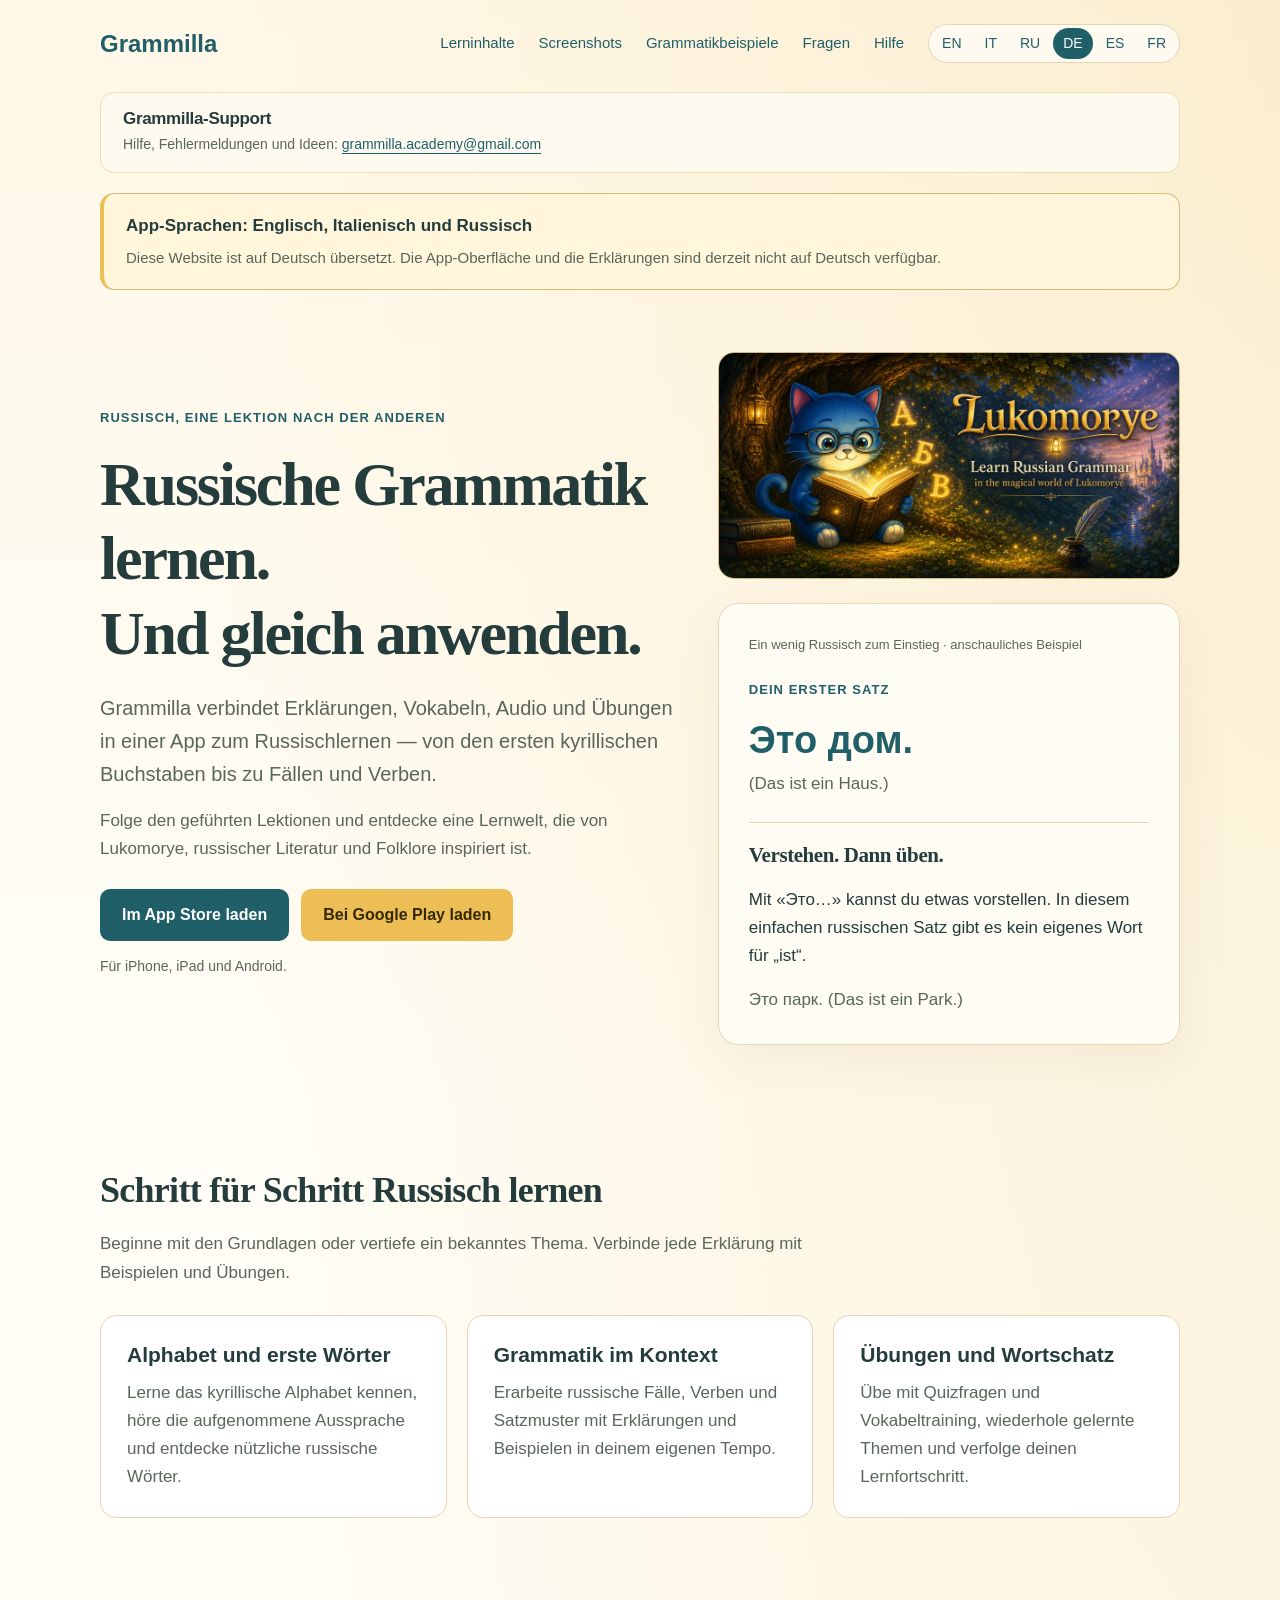
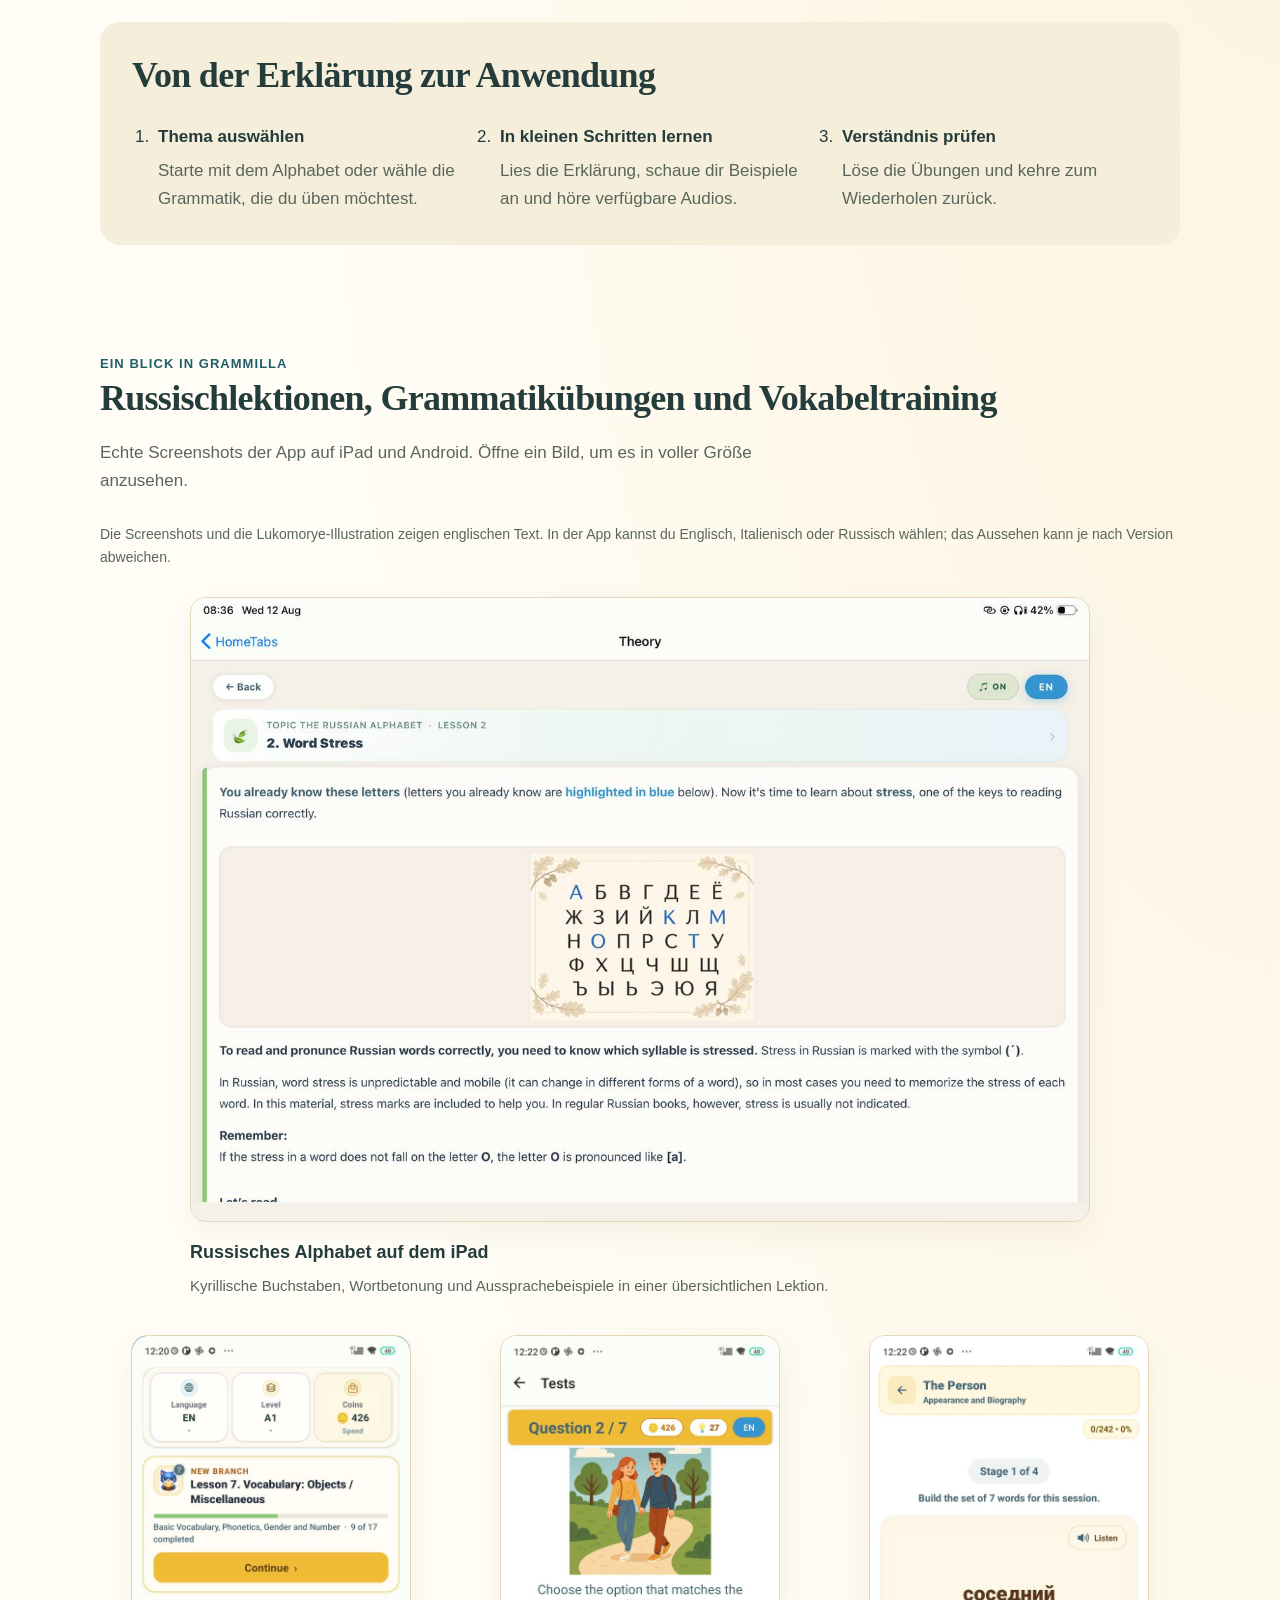
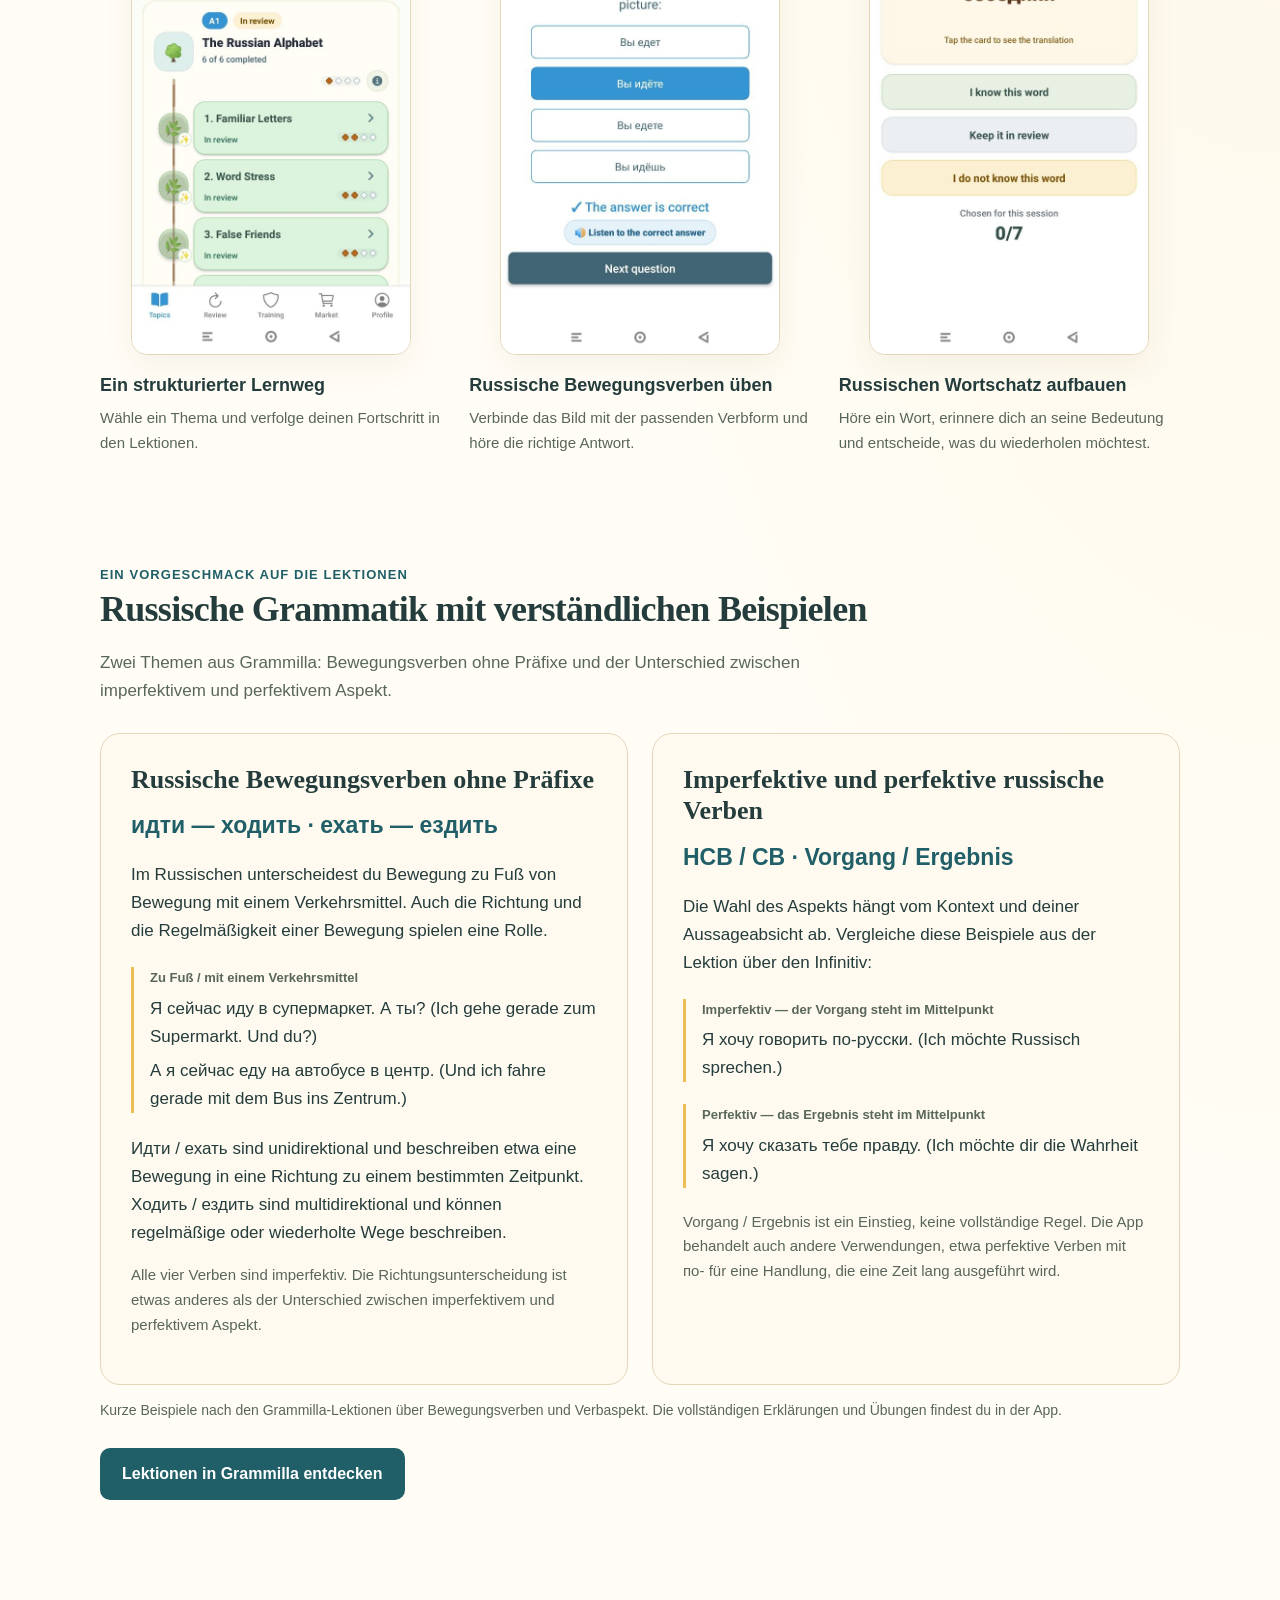
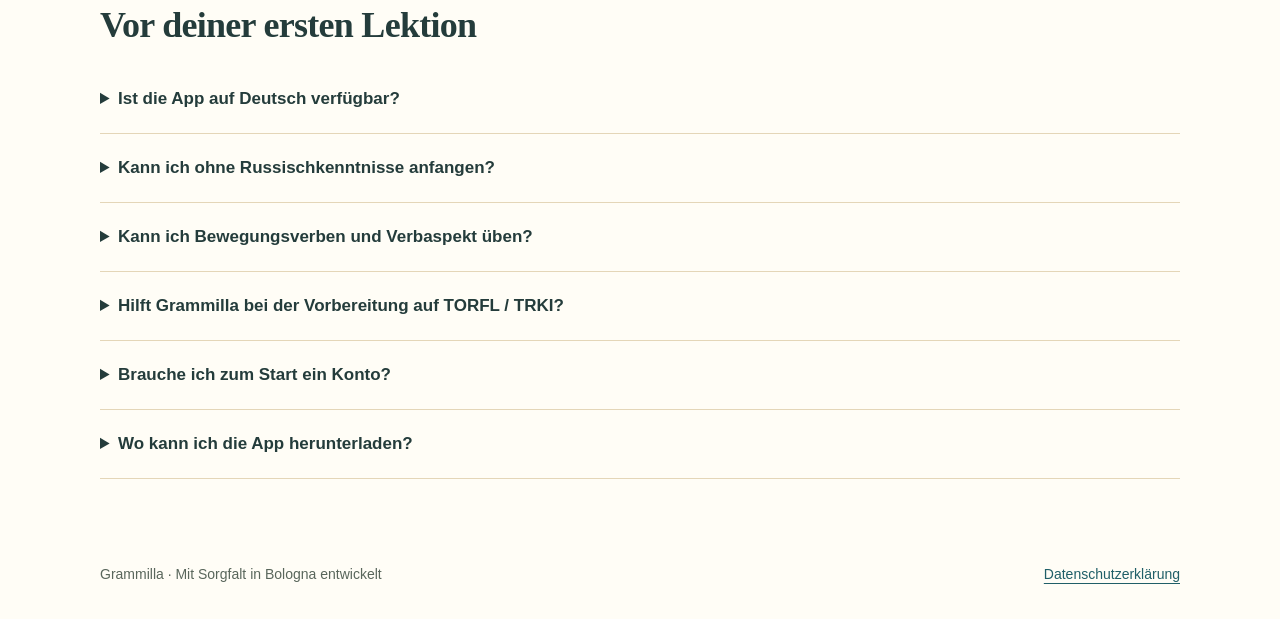
==== de/index.html @ 08387d65 "Add app banners free download offers and app-link store fallback" ====
<!DOCTYPE html>
<html lang="de">
<head>
  <meta charset="UTF-8" />
  <meta name="viewport" content="width=device-width, initial-scale=1.0" />
  <title>Grammilla — Russische Grammatik und Vokabeln lernen</title>
  <meta name="description" content="Russisch lernen mit Grammilla für iOS und Android: kyrillisches Alphabet, Grammatik, Vokabeln und Übungen. Die App ist auf Englisch, Italienisch und Russisch verfügbar." />
  <meta name="theme-color" content="#fff8e8" />
  <meta name="apple-itunes-app" content="app-id=6772191189" />
  <link rel="canonical" href="https://gramillaapp.github.io/grammilla-support/de/" />
  <link rel="alternate" hreflang="en" href="https://gramillaapp.github.io/grammilla-support/" />
  <link rel="alternate" hreflang="it" href="https://gramillaapp.github.io/grammilla-support/it/" />
  <link rel="alternate" hreflang="ru" href="https://gramillaapp.github.io/grammilla-support/ru/" />
  <link rel="alternate" hreflang="de" href="https://gramillaapp.github.io/grammilla-support/de/" />
  <link rel="alternate" hreflang="es" href="https://gramillaapp.github.io/grammilla-support/es/" />
  <link rel="alternate" hreflang="fr" href="https://gramillaapp.github.io/grammilla-support/fr/" />
  <link rel="alternate" hreflang="x-default" href="https://gramillaapp.github.io/grammilla-support/" />
  <meta property="og:type" content="website" />
  <meta property="og:site_name" content="Grammilla" />
  <meta property="og:locale" content="de_DE" />
  <meta property="og:title" content="Grammilla — Russische Grammatik und Vokabeln lernen" />
  <meta property="og:description" content="Russisch lernen mit Grammilla für iOS und Android: kyrillisches Alphabet, Grammatik, Vokabeln und Übungen. Die App ist auf Englisch, Italienisch und Russisch verfügbar." />
  <meta property="og:url" content="https://gramillaapp.github.io/grammilla-support/de/" />
  <meta property="og:image" content="https://gramillaapp.github.io/grammilla-support/assets/grammilla-lukomorye-en.webp" />
  <meta property="og:image:alt" content="Lukomorye: Ein blauer gelehrter Kater liest unter einer goldenen Eiche. Die Illustration trägt englischen Text zum Lernen russischer Grammatik." />
  <meta property="og:image:width" content="1024" />
  <meta property="og:image:height" content="500" />
  <meta name="twitter:card" content="summary_large_image" />
  <script type="application/ld+json">
    {
      "@context": "https://schema.org",
      "@type": "MobileApplication",
      "name": "Grammilla",
      "url": "https://gramillaapp.github.io/grammilla-support/de/",
      "description": "Russisch lernen mit Grammilla für iOS und Android: kyrillisches Alphabet, Grammatik, Vokabeln und Übungen. Die App ist auf Englisch, Italienisch und Russisch verfügbar.",
      "inLanguage": ["en", "it", "ru"],
      "screenshot": [
        "https://gramillaapp.github.io/grammilla-support/assets/russian-alphabet-lesson-ipad.jpg",
        "https://gramillaapp.github.io/grammilla-support/assets/russian-grammar-exercises-android.jpg"
      ],
      "applicationCategory": "EducationalApplication",
      "operatingSystem": "Android, iOS, iPadOS",
      "offers": {
        "@type": "Offer",
        "price": "0",
        "priceCurrency": "USD"
      },
      "installUrl": [
        "https://play.google.com/store/apps/details?id=com.deny123.Grammila",
        "https://apps.apple.com/app/id6772191189"
      ]
    }
  </script>
  <link rel="stylesheet" href="../site.css" />
</head>
<body>
  <a class="skip" href="#main">Zum Inhalt</a>
  <header class="wrap">
    <a class="brand" href="./index.html" aria-label="Grammilla-Startseite">Grammilla</a>
    <div class="header-links">
      <nav aria-label="Hauptnavigation">
        <a href="#learn">Lerninhalte</a>
        <a href="#screenshots">Screenshots</a>
        <a href="#grammar">Grammatikbeispiele</a>
        <a href="#questions">Fragen</a>
        <a href="#support">Hilfe</a>
      </nav>
      <div class="language" role="navigation" aria-label="Sprache">
        <a href="../index.html" lang="en" hreflang="en" aria-label="English">EN</a>
        <a href="../it/index.html" lang="it" hreflang="it" aria-label="Italiano">IT</a>
        <a href="../ru/index.html" lang="ru" hreflang="ru" aria-label="Русский">RU</a>
        <a href="./index.html" lang="de" hreflang="de" aria-label="Deutsch" aria-current="page">DE</a>
        <a href="../es/index.html" lang="es" hreflang="es" aria-label="Español">ES</a>
        <a href="../fr/index.html" lang="fr" hreflang="fr" aria-label="Français">FR</a>
      </div>
    </div>
  </header>
  <main id="main" class="wrap">
    <section id="support" class="support-top" aria-labelledby="support-title">
      <div class="support">
        <div><h2 id="support-title">Grammilla-Support</h2>
          <p>Hilfe, Fehlermeldungen und Ideen: <a href="mailto:grammilla.academy@gmail.com?subject=Grammilla-Support">grammilla.academy@gmail.com</a></p>
        </div>
        <a class="btn secondary" href="grammilla://">Zurück zur App</a>
      </div>
    </section>
    <aside class="language-notice" aria-labelledby="app-languages-title">
      <strong id="app-languages-title">App-Sprachen: Englisch, Italienisch und Russisch</strong>
      <p>Diese Website ist auf Deutsch übersetzt. Die App-Oberfläche und die Erklärungen sind derzeit nicht auf Deutsch verfügbar.</p>
    </aside>
    <section class="hero" aria-labelledby="hero-title">
      <div class="hero-copy">
        <span class="eyebrow">Russisch, eine Lektion nach der anderen</span>
        <h1 id="hero-title">Russische Grammatik lernen.<br />Und gleich anwenden.</h1>
        <p class="intro">Grammilla verbindet Erklärungen, Vokabeln, Audio und Übungen in einer App zum Russischlernen — von den ersten kyrillischen Buchstaben bis zu Fällen und Verben.</p>
        <p class="muted">Folge den geführten Lektionen und entdecke eine Lernwelt, die von Lukomorye, russischer Literatur und Folklore inspiriert ist.</p>
        <div class="actions" id="download">
          <a class="btn primary" href="https://apps.apple.com/app/id6772191189">Im App Store laden</a>
          <a class="btn secondary" href="https://play.google.com/store/apps/details?id=com.deny123.Grammila">Bei Google Play laden</a>
        </div>
        <p class="note">Für iPhone, iPad und Android.</p>
      </div>
      <img class="world-art" src="../assets/grammilla-lukomorye-en.webp" width="1024" height="500" fetchpriority="high" alt="Lukomorye: Ein blauer gelehrter Kater liest unter einer goldenen Eiche. Die Illustration trägt englischen Text zum Lernen russischer Grammatik." />
      <aside class="lesson" aria-label="Ein wenig Russisch zum Einstieg · anschauliches Beispiel">
        <p class="lesson-label">Ein wenig Russisch zum Einstieg · anschauliches Beispiel</p>
        <p class="eyebrow">Dein erster Satz</p>
        <p class="russian" lang="ru">Это дом.</p>
        <p class="translation">(Das ist ein Haus.)</p>
        <div class="example-rule">
          <h2>Verstehen. Dann üben.</h2>
          <p>Mit «Это…» kannst du etwas vorstellen. In diesem einfachen russischen Satz gibt es kein eigenes Wort für „ist“.</p>
          <p class="translation"><span lang="ru">Это парк.</span> (Das ist ein Park.)</p>
        </div>
      </aside>
    </section>
    <section id="learn" aria-labelledby="learn-title">
      <h2 id="learn-title">Schritt für Schritt Russisch lernen</h2>
      <p class="section-intro">Beginne mit den Grundlagen oder vertiefe ein bekanntes Thema. Verbinde jede Erklärung mit Beispielen und Übungen.</p>
      <div class="grid">
        <article class="panel"><h3>Alphabet und erste Wörter</h3><p>Lerne das kyrillische Alphabet kennen, höre die aufgenommene Aussprache und entdecke nützliche russische Wörter.</p></article>
        <article class="panel"><h3>Grammatik im Kontext</h3><p>Erarbeite russische Fälle, Verben und Satzmuster mit Erklärungen und Beispielen in deinem eigenen Tempo.</p></article>
        <article class="panel"><h3>Übungen und Wortschatz</h3><p>Übe mit Quizfragen und Vokabeltraining, wiederhole gelernte Themen und verfolge deinen Lernfortschritt.</p></article>
      </div>
    </section>
    <section aria-labelledby="routine-title">
      <div class="journey">
        <h2 id="routine-title">Von der Erklärung zur Anwendung</h2>
        <ol>
          <li><strong>Thema auswählen</strong><span>Starte mit dem Alphabet oder wähle die Grammatik, die du üben möchtest.</span></li>
          <li><strong>In kleinen Schritten lernen</strong><span>Lies die Erklärung, schaue dir Beispiele an und höre verfügbare Audios.</span></li>
          <li><strong>Verständnis prüfen</strong><span>Löse die Übungen und kehre zum Wiederholen zurück.</span></li>
        </ol>
      </div>
    </section>
    <section id="screenshots" aria-labelledby="screenshots-title">
      <span class="eyebrow">Ein Blick in Grammilla</span>
      <h2 id="screenshots-title">Russischlektionen, Grammatikübungen und Vokabeltraining</h2>
      <p class="section-intro">Echte Screenshots der App auf iPad und Android. Öffne ein Bild, um es in voller Größe anzusehen.</p>
      <p class="note">Die Screenshots und die Lukomorye-Illustration zeigen englischen Text. In der App kannst du Englisch, Italienisch oder Russisch wählen; das Aussehen kann je nach Version abweichen.</p>
      <div class="tablet-shot"><figure>
          <a class="shot-link" href="../assets/russian-alphabet-lesson-ipad.jpg"><img src="../assets/russian-alphabet-lesson-ipad.jpg" width="1280" height="889" loading="lazy" decoding="async" alt="Grammilla-Alphabetlektion auf dem iPad mit kyrillischen Buchstaben und Beispielen zur Wortbetonung." /></a>
          <figcaption><strong>Russisches Alphabet auf dem iPad</strong>Kyrillische Buchstaben, Wortbetonung und Aussprachebeispiele in einer übersichtlichen Lektion.</figcaption>
        </figure></div>
      <div class="shots-grid">
<figure>
          <a class="shot-link" href="../assets/learn-russian-topics-android.jpg"><img src="../assets/learn-russian-topics-android.jpg" width="576" height="1280" loading="lazy" decoding="async" alt="Russische Themen und Alphabetlektionen mit Lernfortschritt in Grammilla auf Android." /></a>
          <figcaption><strong>Ein strukturierter Lernweg</strong>Wähle ein Thema und verfolge deinen Fortschritt in den Lektionen.</figcaption>
        </figure>
<figure>
          <a class="shot-link" href="../assets/russian-grammar-exercises-android.jpg"><img src="../assets/russian-grammar-exercises-android.jpg" width="576" height="1280" loading="lazy" decoding="async" alt="Übung zu russischen Bewegungsverben mit einer illustrierten Geh-Szene, Antwortfeedback und Audio." /></a>
          <figcaption><strong>Russische Bewegungsverben üben</strong>Verbinde das Bild mit der passenden Verbform und höre die richtige Antwort.</figcaption>
        </figure>
<figure>
          <a class="shot-link" href="../assets/russian-vocabulary-practice-android.jpg"><img src="../assets/russian-vocabulary-practice-android.jpg" width="576" height="1280" loading="lazy" decoding="async" alt="Russische Vokabelkarte mit соседний, Audio, aufdeckbarer Übersetzung und Wiederholungsoptionen." /></a>
          <figcaption><strong>Russischen Wortschatz aufbauen</strong>Höre ein Wort, erinnere dich an seine Bedeutung und entscheide, was du wiederholen möchtest.</figcaption>
        </figure>
      </div>
    </section>
    <section id="grammar" aria-labelledby="grammar-title">
      <span class="eyebrow">Ein Vorgeschmack auf die Lektionen</span>
      <h2 id="grammar-title">Russische Grammatik mit verständlichen Beispielen</h2>
      <p class="section-intro">Zwei Themen aus Grammilla: Bewegungsverben ohne Präfixe und der Unterschied zwischen imperfektivem und perfektivem Aspekt.</p>
      <div class="topic-examples">
        <article class="topic-card">
          <h3>Russische Bewegungsverben ohne Präfixe</h3>
          <p class="pair" lang="ru">идти — ходить · ехать — ездить</p>
          <p>Im Russischen unterscheidest du Bewegung zu Fuß von Bewegung mit einem Verkehrsmittel. Auch die Richtung und die Regelmäßigkeit einer Bewegung spielen eine Rolle.</p>
          <div class="example">
            <p class="example-label">Zu Fuß / mit einem Verkehrsmittel</p>
            <p><span lang="ru">Я сейчас иду в супермаркет. А ты?</span> (Ich gehe gerade zum Supermarkt. Und du?)</p>
            <p><span lang="ru">А я сейчас еду на автобусе в центр.</span> (Und ich fahre gerade mit dem Bus ins Zentrum.)</p>
          </div>
          <p>Идти / ехать sind unidirektional und beschreiben etwa eine Bewegung in eine Richtung zu einem bestimmten Zeitpunkt. Ходить / ездить sind multidirektional und können regelmäßige oder wiederholte Wege beschreiben.</p>
          <p class="topic-note">Alle vier Verben sind imperfektiv. Die Richtungsunterscheidung ist etwas anderes als der Unterschied zwischen imperfektivem und perfektivem Aspekt.</p>
        </article>
        <article class="topic-card">
          <h3>Imperfektive und perfektive russische Verben</h3>
          <p class="pair"><span lang="ru">НСВ / СВ</span> · Vorgang / Ergebnis</p>
          <p>Die Wahl des Aspekts hängt vom Kontext und deiner Aussageabsicht ab. Vergleiche diese Beispiele aus der Lektion über den Infinitiv:</p>
          <div class="example"><p class="example-label">Imperfektiv — der Vorgang steht im Mittelpunkt</p>
            <p><span lang="ru">Я хочу говорить по-русски.</span> (Ich möchte Russisch sprechen.)</p>
          </div>
          <div class="example"><p class="example-label">Perfektiv — das Ergebnis steht im Mittelpunkt</p>
            <p><span lang="ru">Я хочу сказать тебе правду.</span> (Ich möchte dir die Wahrheit sagen.)</p>
          </div>
          <p class="topic-note">Vorgang / Ergebnis ist ein Einstieg, keine vollständige Regel. Die App behandelt auch andere Verwendungen, etwa perfektive Verben mit по- für eine Handlung, die eine Zeit lang ausgeführt wird.</p>
        </article>
      </div>
      <p class="note">Kurze Beispiele nach den Grammilla-Lektionen über Bewegungsverben und Verbaspekt. Die vollständigen Erklärungen und Übungen findest du in der App.</p>
      <div class="actions"><a class="btn primary" href="#download">Lektionen in Grammilla entdecken</a></div>
    </section>
    <section id="questions" aria-labelledby="questions-title">
      <h2 id="questions-title">Vor deiner ersten Lektion</h2>
      <details><summary>Ist die App auf Deutsch verfügbar?</summary><p>Derzeit sind die App-Oberfläche und die Erklärungen auf Englisch, Italienisch und Russisch verfügbar. Deutsch ist nur eine Sprache dieser Website.</p></details>
      <details><summary>Kann ich ohne Russischkenntnisse anfangen?</summary><p>Ja. Beginne mit dem russischen Alphabet, der Aussprache und den ersten Wörtern und gehe dann zu Grammatik und praktischen Themen über.</p></details>
      <details><summary>Kann ich Bewegungsverben und Verbaspekt üben?</summary><p>Ja. Grammilla bietet Lektionen zu Bewegungsverben ohne Präfixe sowie zum imperfektiven und perfektiven Aspekt.</p></details>
      <details><summary>Hilft Grammilla bei der Vorbereitung auf TORFL / TRKI?</summary><p>Grammatik- und Wortschatzübungen können deine Vorbereitung ergänzen. Nutze auch die Prüfungsanforderungen und weitere Lernmaterialien für dein Niveau.</p></details>
      <details><summary>Brauche ich zum Start ein Konto?</summary><p>Du kannst als Gast beginnen. Melde dich an, wenn du deinen Fortschritt mit deinem Konto synchronisieren möchtest.</p></details>
      <details><summary>Wo kann ich die App herunterladen?</summary><p>Über die Links zum App Store und zu Google Play oben auf dieser Seite.</p></details>
    </section>
  </main>
  <footer class="wrap"><span>Grammilla · Mit Sorgfalt in Bologna entwickelt</span>
    <a href="https://grammilla-academy.github.io/privacy/privacy.html">Datenschutzerklärung</a>
  </footer>
  <script>
    // "Back to app": open the app if installed, otherwise go to the store.
    (function () {
      var link = document.querySelector('a[href^="grammilla://"]');
      if (!link) return;
      var ua = navigator.userAgent || "";
      var isIOS = /iPad|iPhone|iPod/.test(ua) ||
                  (navigator.platform === "MacIntel" && navigator.maxTouchPoints > 1);
      var isAndroid = /Android/.test(ua);
      var store = isIOS
        ? "https://apps.apple.com/app/id6772191189"
        : isAndroid
          ? "https://play.google.com/store/apps/details?id=com.deny123.Grammila"
          : null;
      if (!store) { link.style.display = "none"; return; }
      link.addEventListener("click", function (e) {
        e.preventDefault();
        var deepLink = link.getAttribute("href");
        var timer = setTimeout(function () { window.location.href = store; }, 1500);
        document.addEventListener("visibilitychange", function () {
          if (document.hidden) clearTimeout(timer);
        }, { once: true });
        window.location.href = deepLink;
      });
    })();
  </script>
</body>
</html>
---- site.css ----
:root { color-scheme: light; --ink: #243c3b; --muted: #59665b; --blue: #205f68; --gold: #edbd56; --border: #e4d6b8; }
* { box-sizing: border-box; }
html { scroll-behavior: smooth; }
body { margin: 0; color: var(--ink); background: radial-gradient(ellipse at top right, #f6dfaa66, transparent 60%), linear-gradient(180deg, #fff8e8, #fffdf6 1100px); font-family: "Inter", "Segoe UI", Arial, sans-serif; font-size: 17px; line-height: 1.65; }
a { color: var(--blue); text-underline-offset: 4px; }
a:focus-visible, summary:focus-visible { outline: 3px solid var(--blue); outline-offset: 5px; }
.skip { position: absolute; top: -100px; left: 16px; padding: 8px 16px; background: #fffdf8; z-index: 1; }
.skip:focus { top: 8px; }
.wrap { width: min(1080px, calc(100% - 40px)); margin-inline: auto; }
header { display: flex; align-items: center; justify-content: space-between; gap: 20px; padding-block: 24px; }
.brand { font-size: 24px; font-weight: 800; text-decoration: none; color: var(--blue); }
nav { display: flex; flex-wrap: wrap; gap: 12px 24px; font-size: 15px; }
nav a { text-decoration: none; }
nav a:hover { text-decoration: underline; }
h1, h2, h3 { line-height: 1.2; }
h1, h2 { font-family: Georgia, "Times New Roman", serif; font-weight: 700; }
h1 { font-size: clamp(36px, 5.3vw, 62px); letter-spacing: -0.035em; margin: 16px 0 22px; }
h2 { font-size: clamp(27px, 3.5vw, 36px); letter-spacing: -0.02em; margin: 0 0 18px; }
h3 { font-size: 21px; margin: 0 0 12px; }
p { margin: 0 0 16px; }
.muted, .intro { color: var(--muted); }
.eyebrow { color: var(--blue); font-size: 13px; font-weight: 800; text-transform: uppercase; letter-spacing: 0.08em; }
.hero { display: grid; grid-template-columns: 1.25fr 1fr; gap: 52px; align-items: center; padding-block: 62px 72px; }
.intro { font-size: 20px; max-width: 600px; }
.actions { display: flex; flex-wrap: wrap; gap: 12px; margin-top: 26px; }
.btn { display: inline-flex; align-items: center; justify-content: center; padding: 13px 22px; border-radius: 10px; font-size: 16px; font-weight: 700; text-decoration: none; }
.primary { background: var(--blue); color: white; }
.secondary { background: var(--gold); color: #332900; }
.btn:hover { filter: brightness(0.94); }
.note { font-size: 14px; color: var(--muted); margin-top: 14px; }
.lesson { background: #fff; border: 1px solid var(--border); border-radius: 20px; padding: 30px; box-shadow: 0 18px 50px #216e9d12; }
.lesson-label { font-size: 13px; color: var(--muted); margin-bottom: 24px; }
.russian { font-size: 38px; line-height: 1.3; margin: 4px 0; color: var(--blue); font-weight: 700; }
.translation { color: var(--muted); }
.example-rule { border-top: 1px solid var(--border); padding-top: 20px; margin-top: 24px; }
.example-rule h2 { font-size: 21px; }
.example-rule p:last-child { margin-bottom: 0; }
section { padding-block: 52px; scroll-margin-top: 24px; }
.section-intro { max-width: 720px; color: var(--muted); margin-bottom: 28px; }
.grid { display: grid; grid-template-columns: repeat(3, 1fr); gap: 20px; }
.panel { border: 1px solid var(--border); border-radius: 16px; background: #fff; padding: 26px; }
.panel p { color: var(--muted); margin-bottom: 0; }
.number { display: block; color: var(--blue); font-size: 14px; font-weight: 800; margin-bottom: 16px; }
.journey { padding: 32px; border-radius: 20px; background: #f5eedb; }
.journey ol { display: grid; grid-template-columns: repeat(3, 1fr); gap: 32px; padding-left: 22px; margin: 26px 0 0; }
.journey li { padding-left: 4px; }
.journey strong { display: block; margin-bottom: 6px; }
.journey span { color: var(--muted); }
details { border-bottom: 1px solid var(--border); padding-block: 20px; }
summary { cursor: pointer; font-weight: 700; }
details p { color: var(--muted); margin: 14px 0 0; max-width: 800px; }
.support { background: #fff9e9; border: 1px solid #edddb1; border-radius: 20px; padding: 32px; }
.support .actions { margin-top: 18px; }
.support a { overflow-wrap: anywhere; }
footer { display: flex; justify-content: space-between; flex-wrap: wrap; gap: 12px; padding-block: 32px; color: var(--muted); font-size: 14px; }
@media (max-width: 760px) {
  .hero { grid-template-columns: 1fr; gap: 30px; padding-block: 32px 40px; }
  .grid, .journey ol { grid-template-columns: 1fr; }
  .journey ol { gap: 20px; }
  section { padding-block: 32px; }
  header { align-items: flex-start; }
  nav { justify-content: flex-end; gap: 8px 16px; }
}
@media (max-width: 420px) {
  .wrap { width: calc(100% - 32px); }
  header { flex-direction: column; gap: 10px; }
  nav { justify-content: flex-start; }
  .actions .btn { width: 100%; }
  .lesson, .journey, .support { padding: 24px; }
}
@media (prefers-reduced-motion: reduce) { html { scroll-behavior: auto; } }

/* Shared by both static language pages. */
.language { display: inline-flex; gap: 3px; padding: 3px; border: 1px solid var(--border); border-radius: 999px; background: #fffaf0; font-size: 14px; }
.language { flex-wrap: wrap; max-width: 100%; }
.language-notice { margin-top: 20px; padding: 18px 22px; border: 1px solid #d8bb79; border-left: 4px solid var(--gold); border-radius: 14px; background: #fff6dc; }
.language-notice p { margin: 6px 0 0; color: var(--muted); font-size: 15px; }
.tablet-shot { max-width: 900px; margin: 28px auto 36px; }
.language a { padding: 4px 10px; border-radius: 999px; text-decoration: none; }
.language a[aria-current="page"] { background: var(--blue); color: #fff; }
.header-links { display: flex; flex-wrap: wrap; align-items: center; justify-content: flex-end; gap: 16px 24px; }
.hero { gap: 40px; }
.world-art { display: block; width: 100%; height: auto; border-radius: 16px; border: 1px solid #cfb77e; margin-bottom: 24px; }
.lesson { background: #fffcf3; box-shadow: 0 16px 50px #6a4e1810; }
.shots-intro { display: grid; grid-template-columns: 1.5fr 1fr; gap: 32px; align-items: center; margin: 28px 0 32px; }
figure { margin: 0; min-width: 0; }
.shot-link { display: block; border: 1px solid var(--border); border-radius: 16px; overflow: hidden; background: #fff; box-shadow: 0 12px 30px #6a4e1810; transition: box-shadow .15s; }
.shot-link:hover { box-shadow: 0 16px 32px #6a4e1826; }
.shot-link img { display: block; width: 100%; height: auto; }
.shots-grid { display: grid; grid-template-columns: repeat(3,1fr); gap: 28px; }
.shots-grid .shot-link { max-width: 280px; margin-inline: auto; }
figcaption { padding-top: 16px; font-size: 15px; color: var(--muted); }
figcaption strong { display: block; color: var(--ink); font-size: 18px; margin-bottom: 6px; }
.topic-examples { display: grid; grid-template-columns: 1fr 1fr; gap: 24px; }
.topic-card { border: 1px solid var(--border); border-radius: 20px; padding: 30px; background: #fffaf0; }
.topic-card h3 { font-family: Georgia, "Times New Roman", serif; font-size: 26px; }
.topic-card .pair { color: var(--blue); font-size: 23px; font-weight: 700; }
.example { border-left: 3px solid var(--gold); padding-left: 16px; margin-block: 22px; }
.example p { margin-bottom: 6px; }
.example-label { font-size: 13px; color: var(--muted); font-weight: 700; }
.topic-note { color: var(--muted); font-size: 15px; }
@media (max-width: 760px) {
  .shots-intro, .topic-examples { grid-template-columns: 1fr; gap: 24px; }
  .shots-grid { grid-template-columns: 1fr; gap: 36px; }
  .shots-grid .shot-link { max-width: 340px; }
  .shots-grid figcaption { max-width: 340px; margin-inline: auto; }
  .header-links { gap: 12px; }
}
@media (max-width: 420px) { .header-links { justify-content: flex-start; } .topic-card { padding: 24px; } }
@media (prefers-reduced-motion: reduce) { .shot-link { transition: none; } }

.hero { grid-template-areas: "copy art" "copy sample"; row-gap: 24px; }
.hero-copy { grid-area: copy; }
.hero > .world-art { grid-area: art; margin: 0; align-self: end; }
.hero > .lesson { grid-area: sample; align-self: start; }
@media (max-width: 760px) { .hero { grid-template-areas: "art" "copy" "sample"; } }

.support-top { padding-block: 4px 0; }
.support-top .support { display: flex; align-items: center; justify-content: space-between; gap: 12px 24px; padding: 16px 22px; border-radius: 14px; background: #fffaf0; }
.support-top h2 { font-family: "Inter", "Segoe UI", Arial, sans-serif; font-size: 17px; margin: 0 0 4px; }
.support-top p { font-size: 14px; margin: 0; color: var(--muted); }
.support-top .btn { flex-shrink: 0; padding: 9px 14px; font-size: 14px; }
@media (max-width: 520px) { .support-top .support { flex-wrap: wrap; padding: 14px 16px; } }
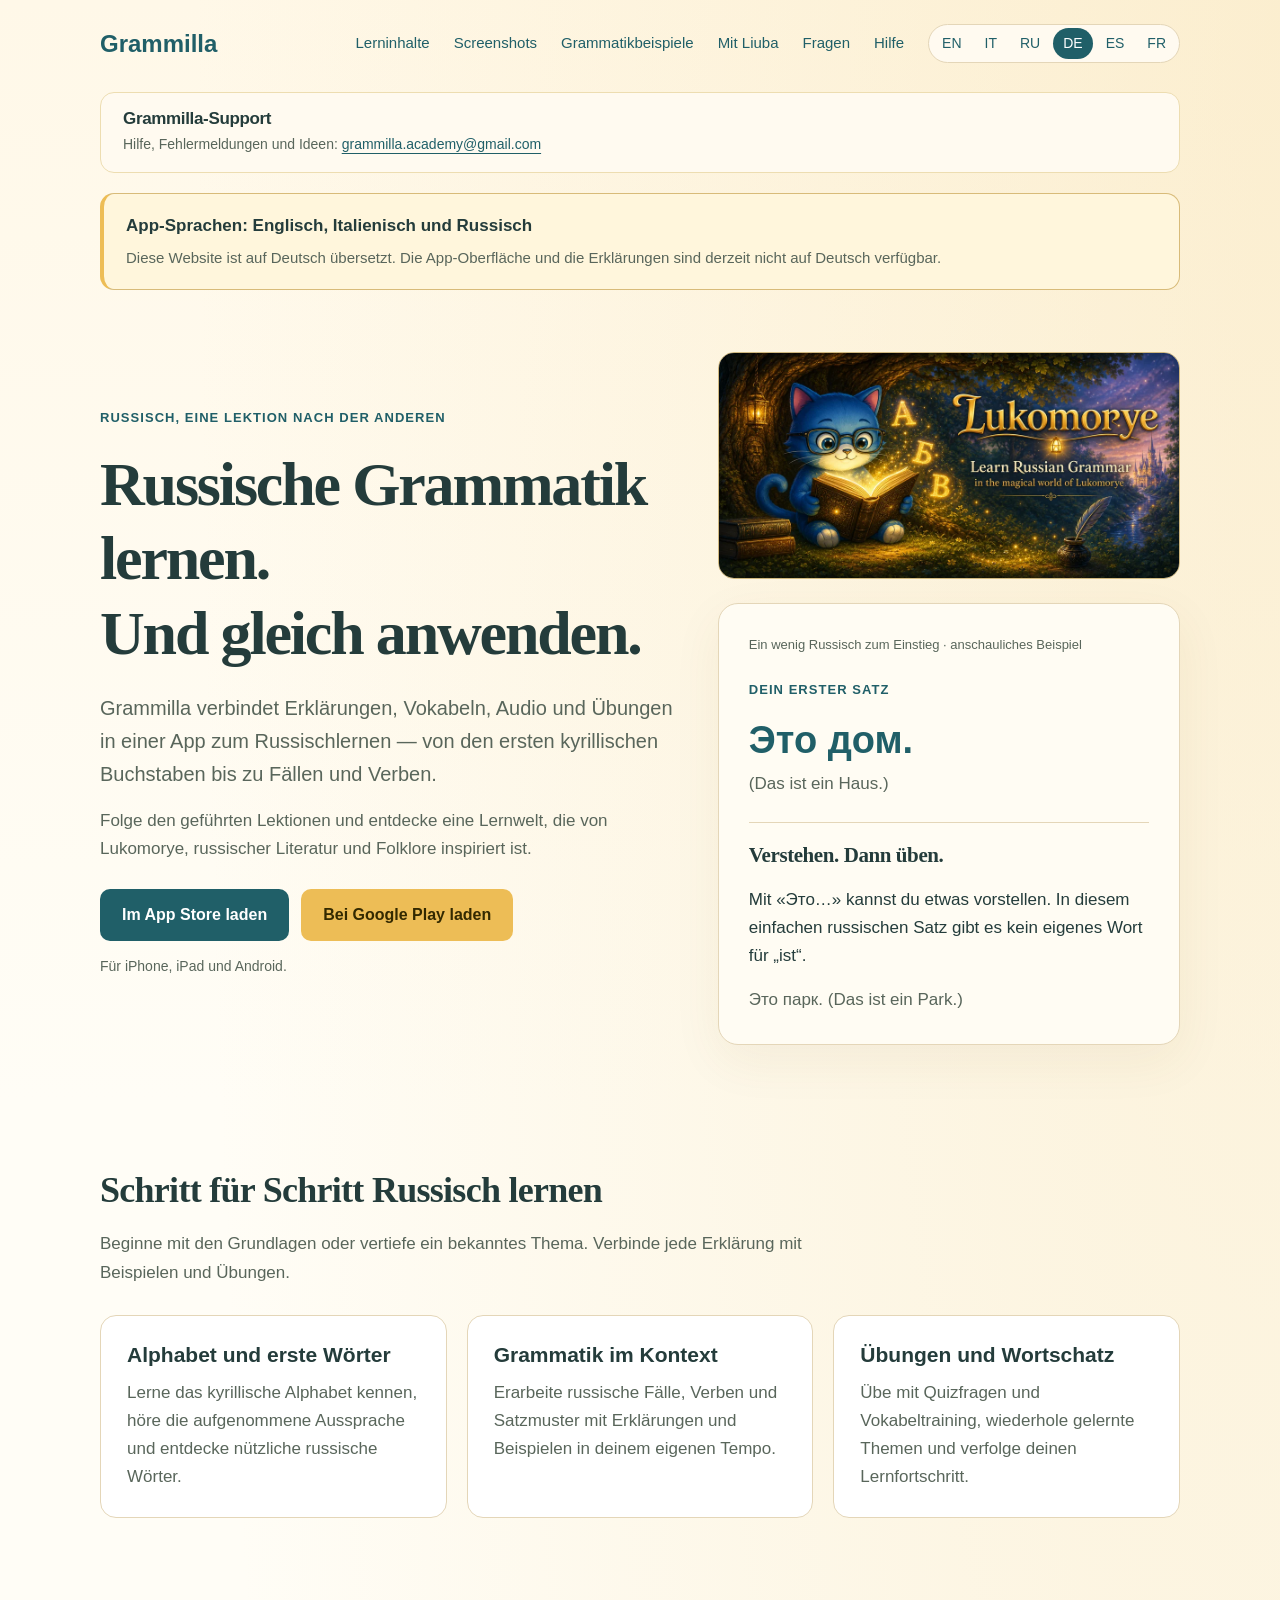
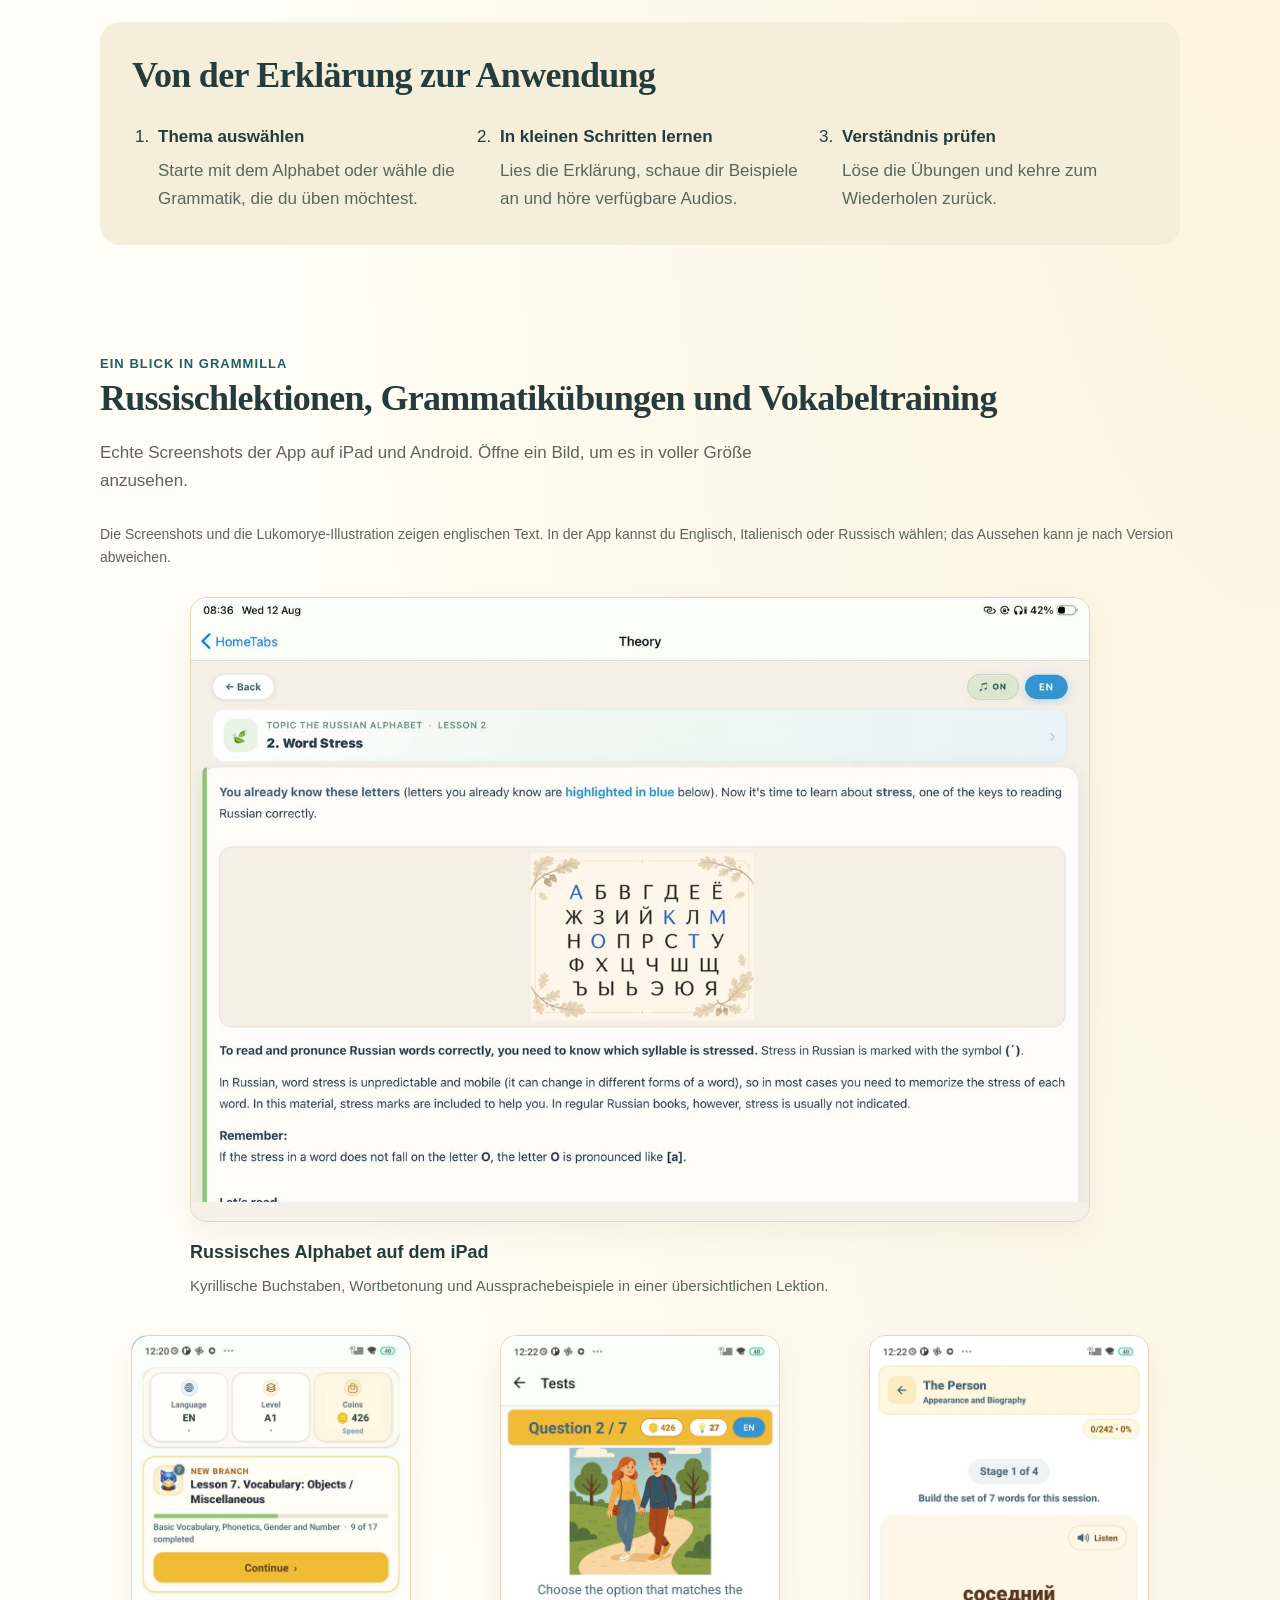
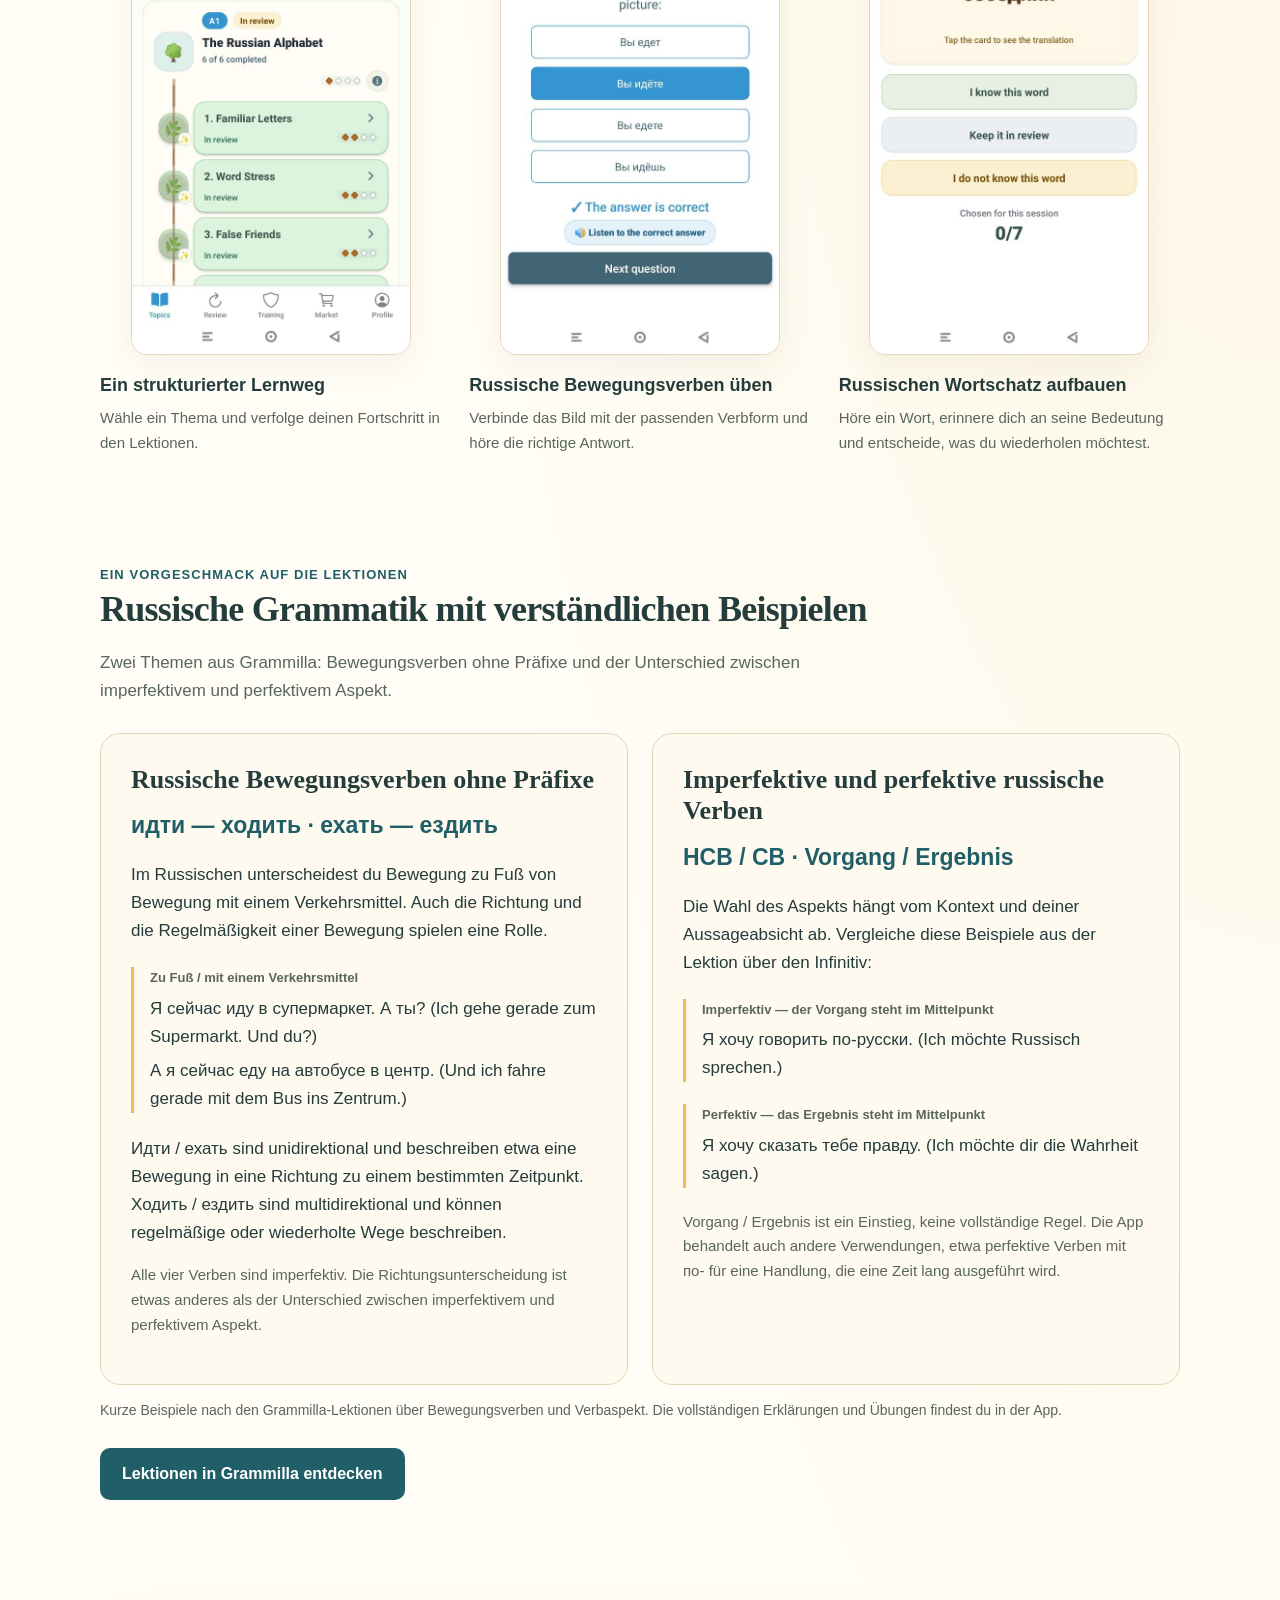
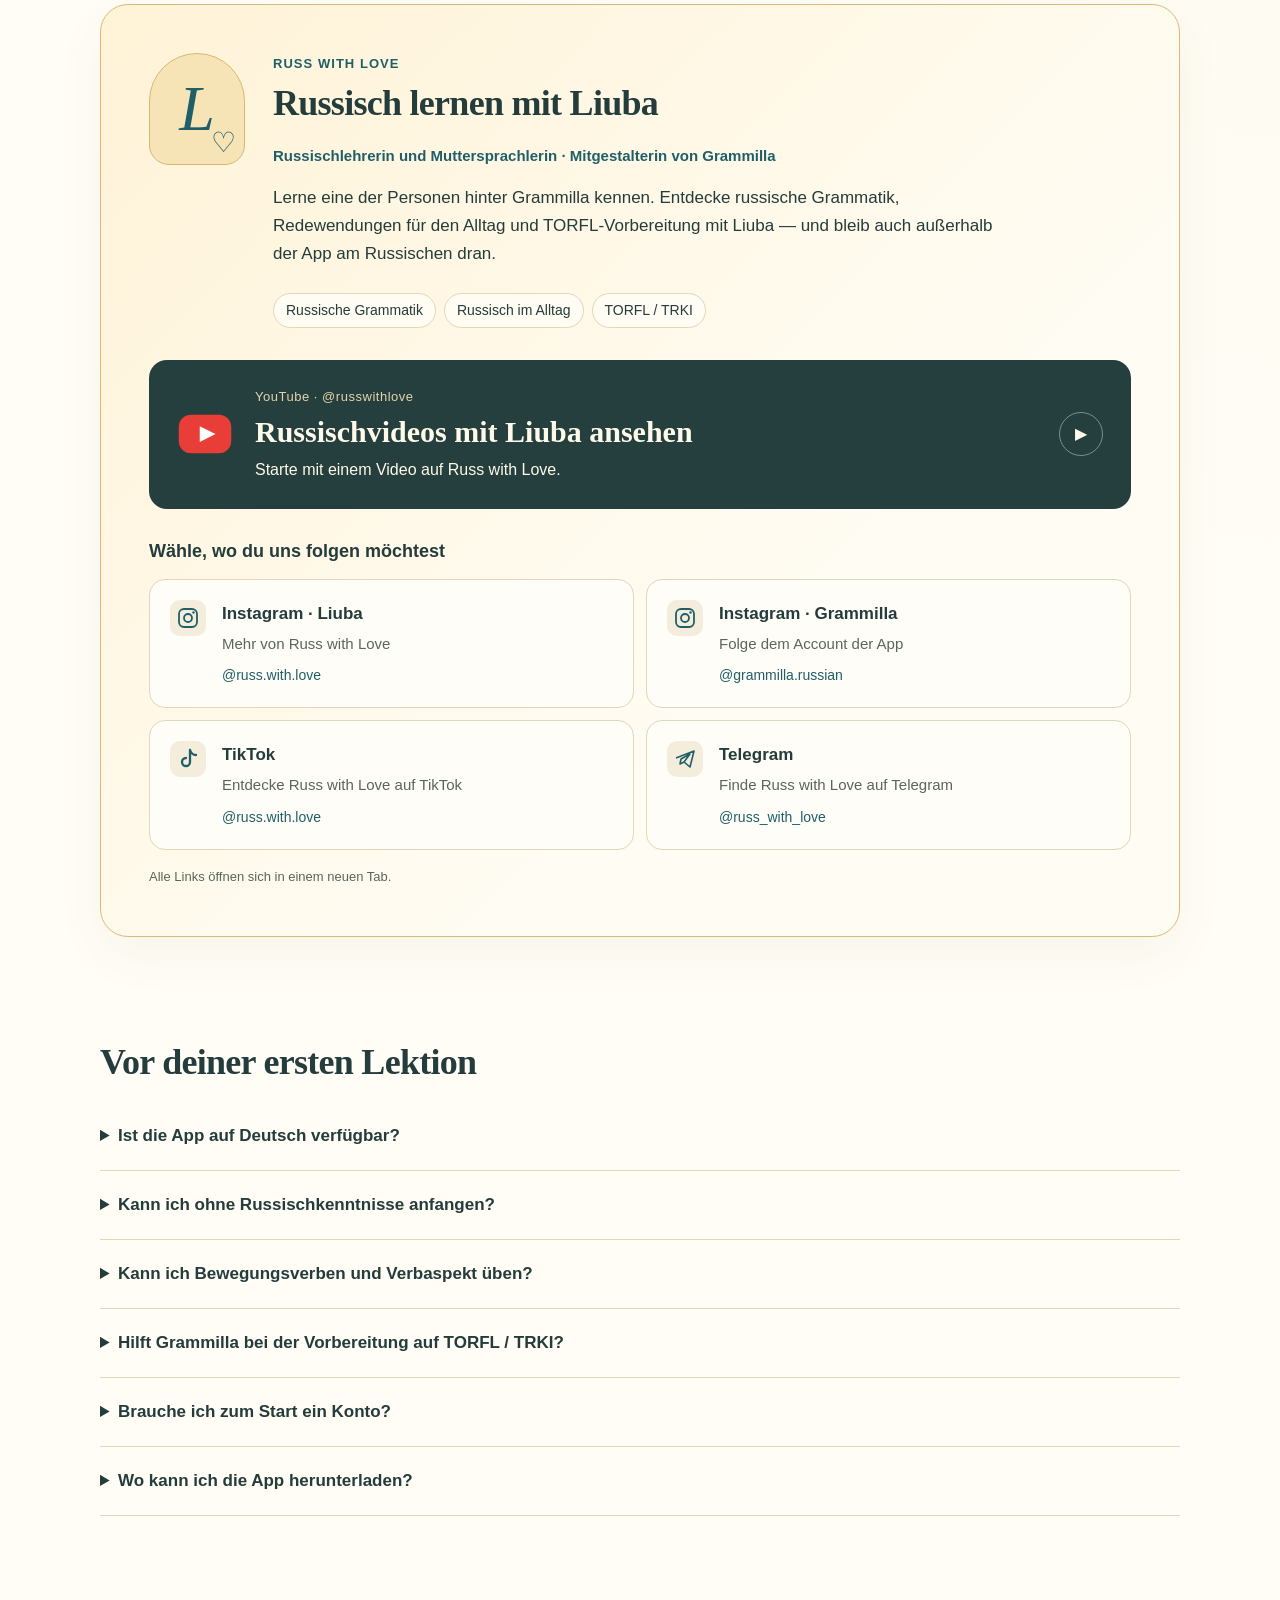
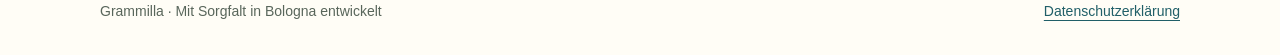
==== commit c5058a59: "Add multilingual Liuba creator and social links section" ====
--- a/de/index.html
+++ b/de/index.html
@@ -62,6 +62,7 @@
         <a href="#learn">Lerninhalte</a>
         <a href="#screenshots">Screenshots</a>
         <a href="#grammar">Grammatikbeispiele</a>
+        <a href="#with-liuba">Mit Liuba</a>
         <a href="#questions">Fragen</a>
         <a href="#support">Hilfe</a>
       </nav>
@@ -188,6 +189,49 @@
       </div>
       <p class="note">Kurze Beispiele nach den Grammilla-Lektionen über Bewegungsverben und Verbaspekt. Die vollständigen Erklärungen und Übungen findest du in der App.</p>
       <div class="actions"><a class="btn primary" href="#download">Lektionen in Grammilla entdecken</a></div>
+    </section>
+    <section id="with-liuba" class="creator-section" aria-labelledby="creator-title">
+      <div class="creator-panel">
+        <div class="creator-intro">
+          <div class="creator-monogram" aria-hidden="true">L<span>♡</span></div>
+          <div>
+            <p class="eyebrow">Russ with Love</p>
+            <h2 id="creator-title">Russisch lernen mit Liuba</h2>
+            <p class="creator-role">Russischlehrerin und Muttersprachlerin · Mitgestalterin von Grammilla</p>
+            <p class="creator-copy">Lerne eine der Personen hinter Grammilla kennen. Entdecke russische Grammatik, Redewendungen für den Alltag und TORFL-Vorbereitung mit Liuba — und bleib auch außerhalb der App am Russischen dran.</p>
+            <ul class="creator-themes" aria-label="Russ with Love">
+              <li>Russische Grammatik</li>
+              <li>Russisch im Alltag</li>
+              <li>TORFL / TRKI</li>
+            </ul>
+          </div>
+        </div>
+        <a class="creator-youtube" href="https://www.youtube.com/@russwithlove" target="_blank" rel="noopener noreferrer">
+          <span class="creator-youtube-icon"><svg viewBox="0 0 32 24" aria-hidden="true" focusable="false"><rect x="1" y="1" width="30" height="22" rx="7" fill="#e93e38"/><path d="M13 7.5 22 12l-9 4.5z" fill="white"/></svg></span>
+          <span class="creator-youtube-copy"><span class="creator-platform">YouTube · @russwithlove</span><strong>Russischvideos mit Liuba ansehen</strong><span>Starte mit einem Video auf Russ with Love.</span></span>
+          <span class="creator-play" aria-hidden="true">▶</span>
+        </a>
+        <h3 class="creator-follow-title">Wähle, wo du uns folgen möchtest</h3>
+        <div class="creator-socials">
+          <a class="creator-social creator-social-instagram" href="https://www.instagram.com/russ.with.love/" target="_blank" rel="noopener noreferrer">
+            <span class="creator-social-icon"><svg viewBox="0 0 24 24" aria-hidden="true" focusable="false"><rect x="3" y="3" width="18" height="18" rx="5" fill="none" stroke="currentColor" stroke-width="1.8"/><circle cx="12" cy="12" r="4" fill="none" stroke="currentColor" stroke-width="1.8"/><circle cx="17.5" cy="6.5" r="1.2" fill="currentColor"/></svg></span>
+            <span><strong>Instagram · Liuba</strong><span class="creator-social-description">Mehr von Russ with Love</span><span class="creator-handle">@russ.with.love</span></span>
+          </a>
+          <a class="creator-social creator-social-instagram" href="https://www.instagram.com/grammilla.russian/" target="_blank" rel="noopener noreferrer">
+            <span class="creator-social-icon"><svg viewBox="0 0 24 24" aria-hidden="true" focusable="false"><rect x="3" y="3" width="18" height="18" rx="5" fill="none" stroke="currentColor" stroke-width="1.8"/><circle cx="12" cy="12" r="4" fill="none" stroke="currentColor" stroke-width="1.8"/><circle cx="17.5" cy="6.5" r="1.2" fill="currentColor"/></svg></span>
+            <span><strong>Instagram · Grammilla</strong><span class="creator-social-description">Folge dem Account der App</span><span class="creator-handle">@grammilla.russian</span></span>
+          </a>
+          <a class="creator-social creator-social-tiktok" href="https://www.tiktok.com/@russ.with.love" target="_blank" rel="noopener noreferrer">
+            <span class="creator-social-icon"><svg viewBox="0 0 24 24" aria-hidden="true" focusable="false"><path d="M14 3v12a4 4 0 1 1-4-4M14 3c1 3 3 5 6 5" fill="none" stroke="currentColor" stroke-width="2.3" stroke-linecap="round" stroke-linejoin="round"/></svg></span>
+            <span><strong>TikTok</strong><span class="creator-social-description">Entdecke Russ with Love auf TikTok</span><span class="creator-handle">@russ.with.love</span></span>
+          </a>
+          <a class="creator-social creator-social-telegram" href="https://t.me/russ_with_love" target="_blank" rel="noopener noreferrer">
+            <span class="creator-social-icon"><svg viewBox="0 0 24 24" aria-hidden="true" focusable="false"><path d="m3 11 18-7-4 16-6-5-4 2 1-5 9-5-6 8" fill="none" stroke="currentColor" stroke-width="1.6" stroke-linejoin="round"/></svg></span>
+            <span><strong>Telegram</strong><span class="creator-social-description">Finde Russ with Love auf Telegram</span><span class="creator-handle">@russ_with_love</span></span>
+          </a>
+        </div>
+        <p class="creator-note">Alle Links öffnen sich in einem neuen Tab.</p>
+      </div>
     </section>
     <section id="questions" aria-labelledby="questions-title">
       <h2 id="questions-title">Vor deiner ersten Lektion</h2>
--- a/site.css
+++ b/site.css
@@ -121,3 +121,44 @@
 .support-top p { font-size: 14px; margin: 0; color: var(--muted); }
 .support-top .btn { flex-shrink: 0; padding: 9px 14px; font-size: 14px; }
 @media (max-width: 520px) { .support-top .support { flex-wrap: wrap; padding: 14px 16px; } }
+
+/* Meet the teacher behind Grammilla. */
+.creator-panel { padding: clamp(24px, 4vw, 48px); border: 1px solid #d8bb79; border-radius: 28px; background: linear-gradient(135deg, #fff3d7, #fffcf3 65%); box-shadow: 0 18px 50px #6a4e180d; }
+.creator-intro { display: grid; grid-template-columns: 96px 1fr; gap: 28px; align-items: start; }
+.creator-monogram { position: relative; display: grid; place-items: center; width: 96px; height: 112px; border: 1px solid #d6b971; border-radius: 48px 48px 20px 20px; background: #f6e4b7; color: var(--blue); font: italic 64px Georgia, serif; }
+.creator-monogram span { position: absolute; right: 8px; bottom: 5px; font: 28px Georgia, serif; }
+.creator-intro .eyebrow { margin-bottom: 8px; }
+.creator-role { color: var(--blue); font-size: 15px; font-weight: 700; }
+.creator-copy { max-width: 740px; }
+.creator-themes { display: flex; flex-wrap: wrap; gap: 8px; padding: 0; margin: 24px 0 0; list-style: none; }
+.creator-themes li { padding: 5px 12px; border: 1px solid #e4d6b8; border-radius: 999px; background: #fffcf3; font-size: 14px; }
+.creator-youtube { display: flex; align-items: center; gap: 22px; margin-top: 32px; padding: 26px 28px; border-radius: 18px; background: #243f3d; color: #fff9e9; text-decoration: none; transition: background .15s; }
+.creator-youtube:hover { background: #315550; }
+.creator-youtube-icon { flex-shrink: 0; width: 56px; line-height: 0; }
+.creator-youtube-icon svg { width: 100%; height: auto; }
+.creator-youtube-copy { display: grid; gap: 6px; min-width: 0; }
+.creator-platform { font-size: 13px; color: #e5d4ab; letter-spacing: .04em; }
+.creator-youtube-copy strong { font: 700 clamp(23px, 3vw, 30px)/1.25 Georgia, serif; }
+.creator-youtube-copy > span:last-child { font-size: 16px; }
+.creator-play { margin-left: auto; flex-shrink: 0; display: grid; place-items: center; width: 44px; height: 44px; border: 1px solid #78918a; border-radius: 50%; font-size: 16px; }
+.creator-follow-title { margin: 32px 0 16px; font-size: 18px; }
+.creator-socials { display: grid; grid-template-columns: 1fr 1fr; gap: 12px; }
+.creator-social { display: flex; align-items: flex-start; gap: 16px; padding: 20px; border: 1px solid var(--border); border-radius: 16px; background: #fffdf7; text-decoration: none; transition: border-color .15s, background .15s; min-width: 0; }
+.creator-social:hover { border-color: var(--blue); background: #fff8e6; }
+.creator-social > span:last-child { min-width: 0; }
+.creator-social strong { display: block; color: var(--ink); font-size: 17px; }
+.creator-social-icon { flex-shrink: 0; display: grid; place-items: center; width: 36px; height: 36px; color: var(--blue); background: #f4eddc; border-radius: 10px; }
+.creator-social-icon svg { width: 24px; height: 24px; }
+.creator-social-description { display: block; color: var(--muted); font-size: 15px; margin-top: 4px; }
+.creator-handle { display: block; font-size: 14px; margin-top: 8px; overflow-wrap: anywhere; }
+.creator-note { margin: 16px 0 0; color: var(--muted); font-size: 13px; }
+@media (max-width: 600px) {
+  .creator-intro { grid-template-columns: 1fr; gap: 20px; }
+  .creator-monogram { width: 64px; height: 72px; font-size: 44px; }
+  .creator-monogram span { font-size: 22px; right: 3px; bottom: 0; }
+  .creator-socials { grid-template-columns: 1fr; }
+  .creator-youtube { padding: 22px; gap: 16px; align-items: flex-start; }
+  .creator-youtube-icon { width: 36px; margin-top: 4px; }
+  .creator-play { display: none; }
+}
+@media (prefers-reduced-motion: reduce) { .creator-youtube, .creator-social { transition: none; } }
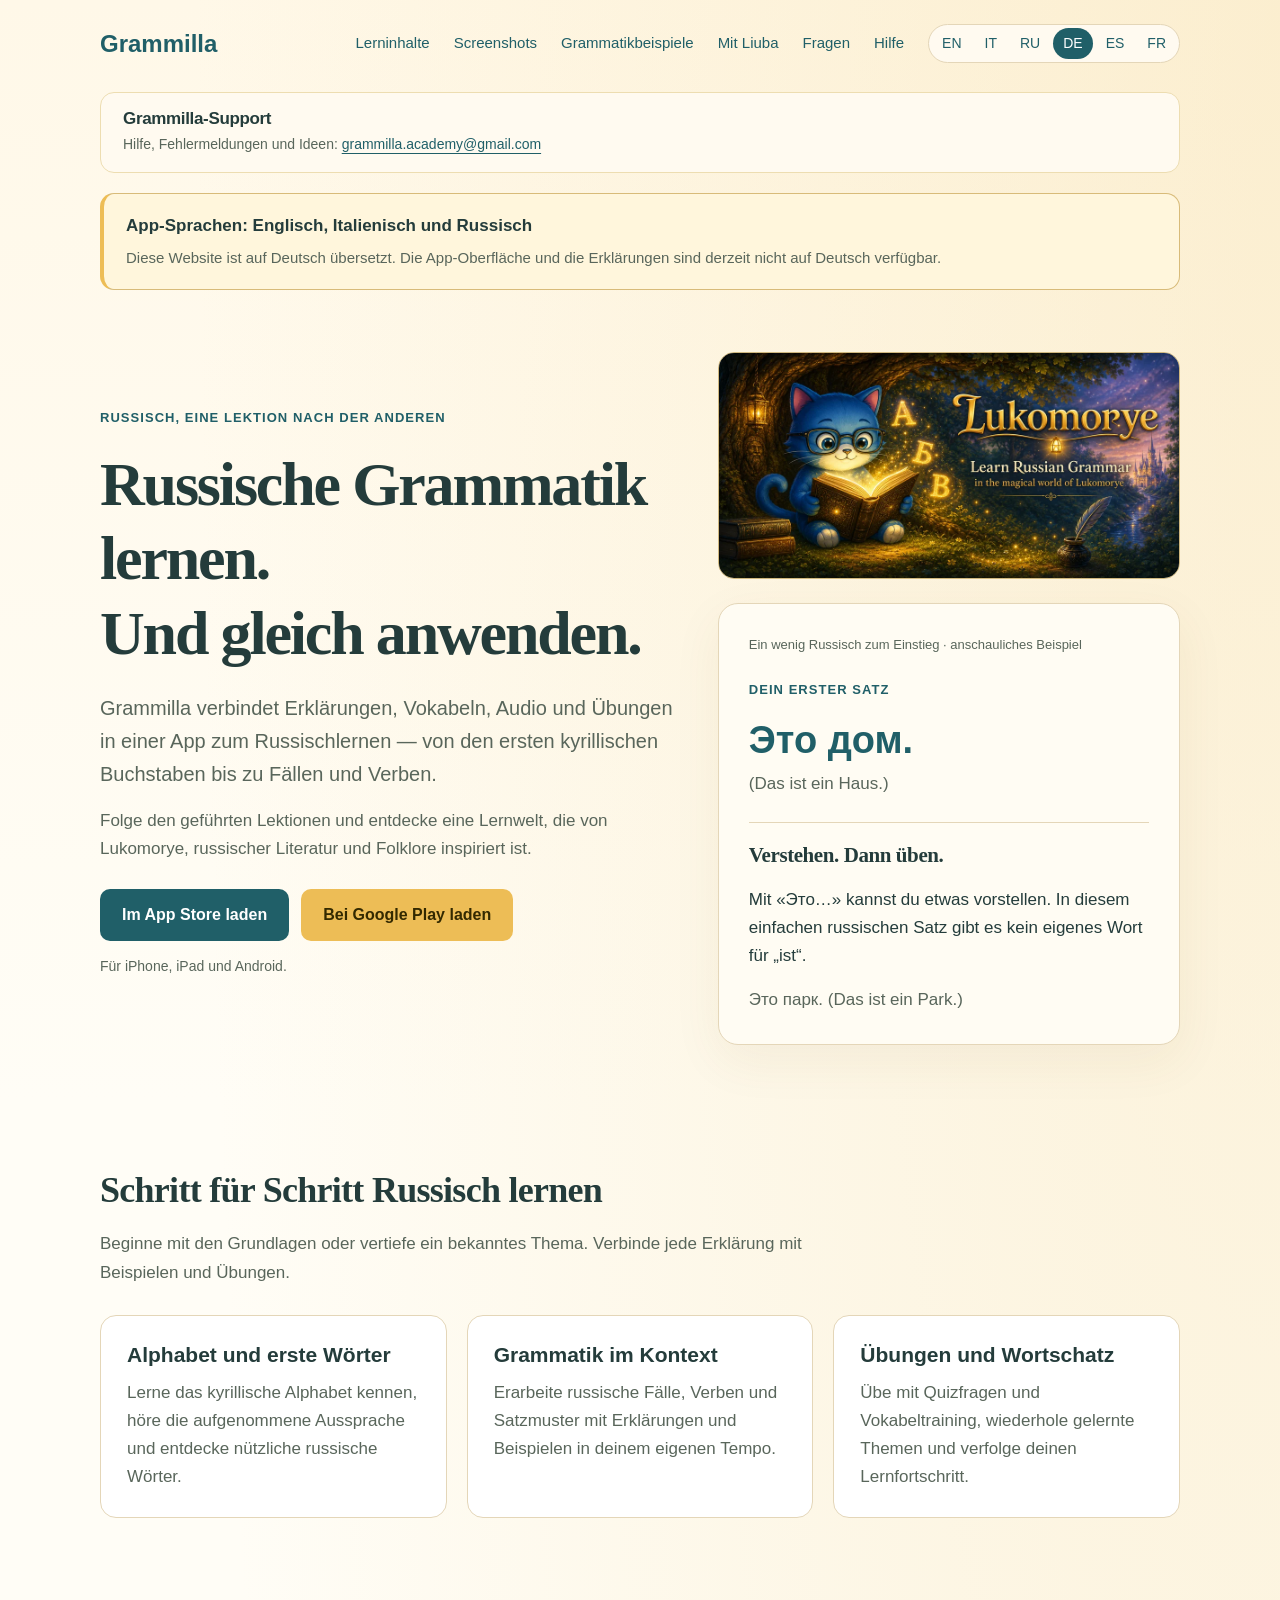
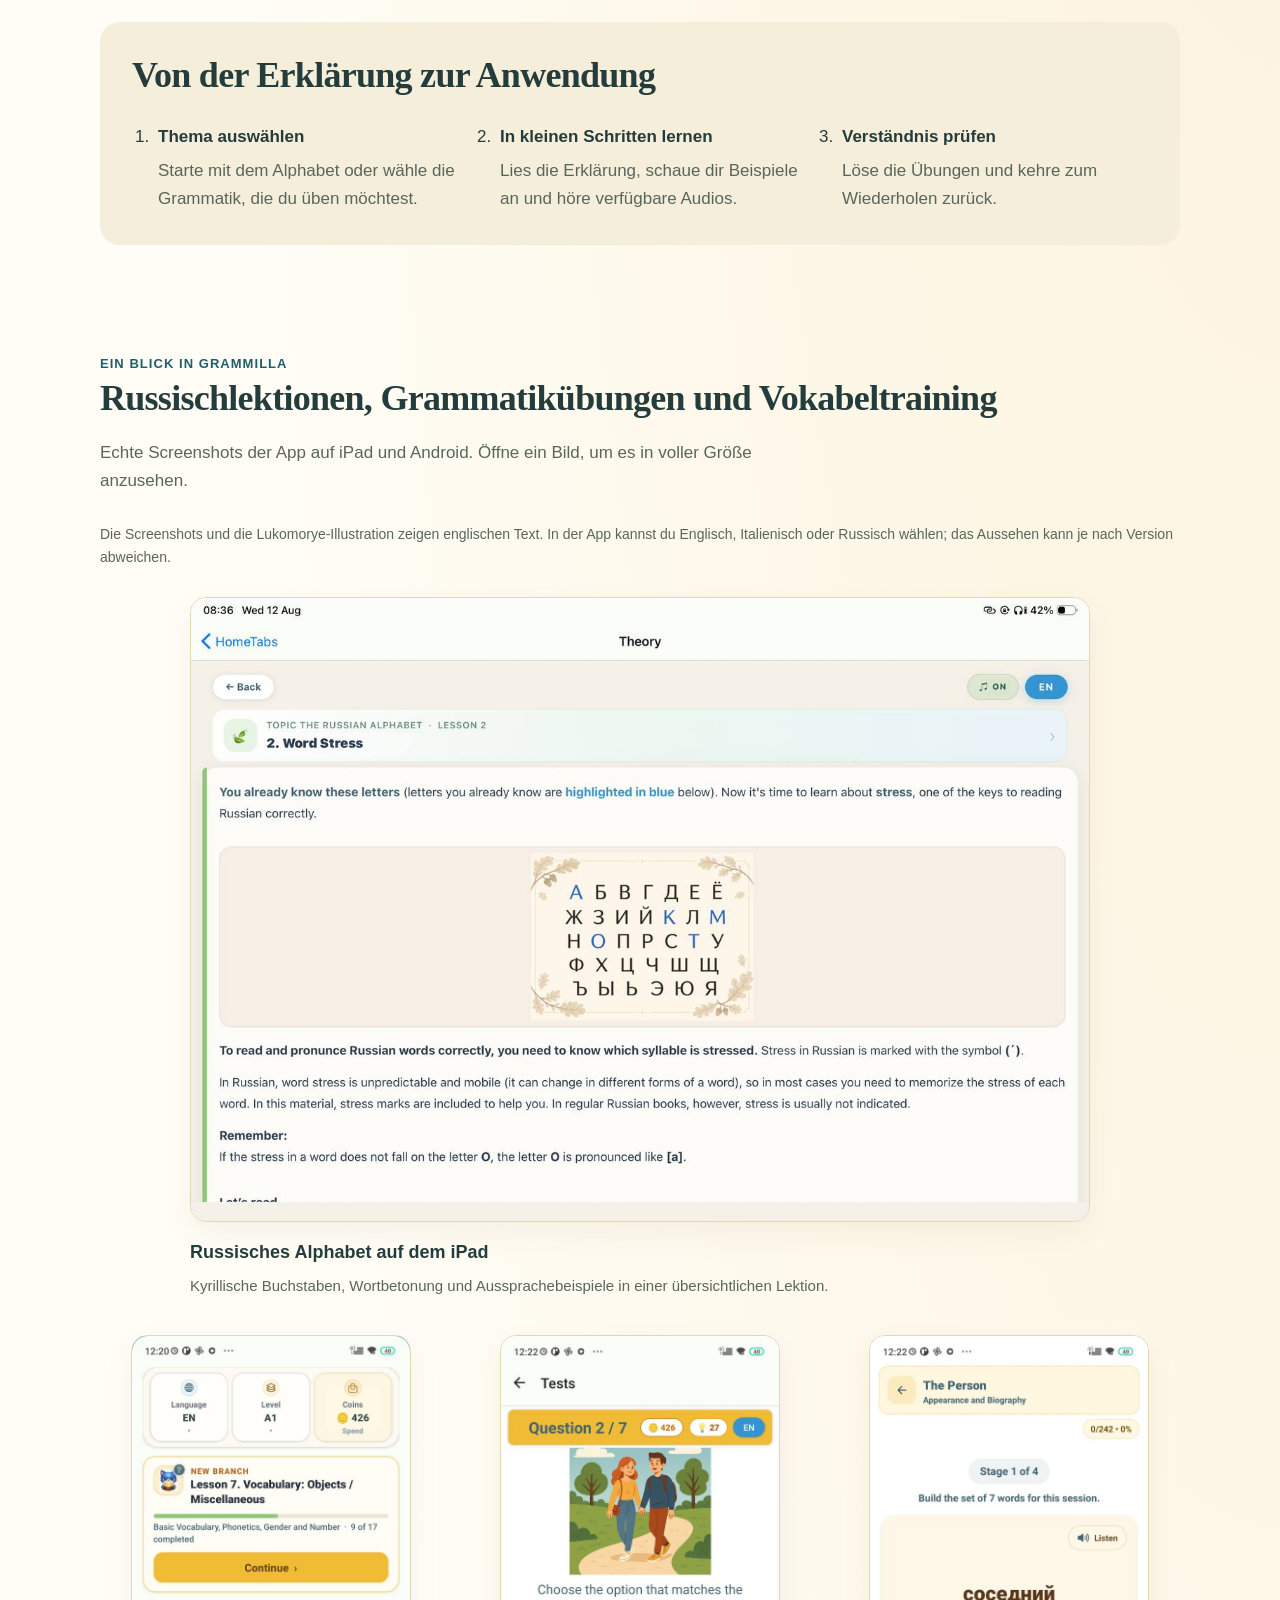
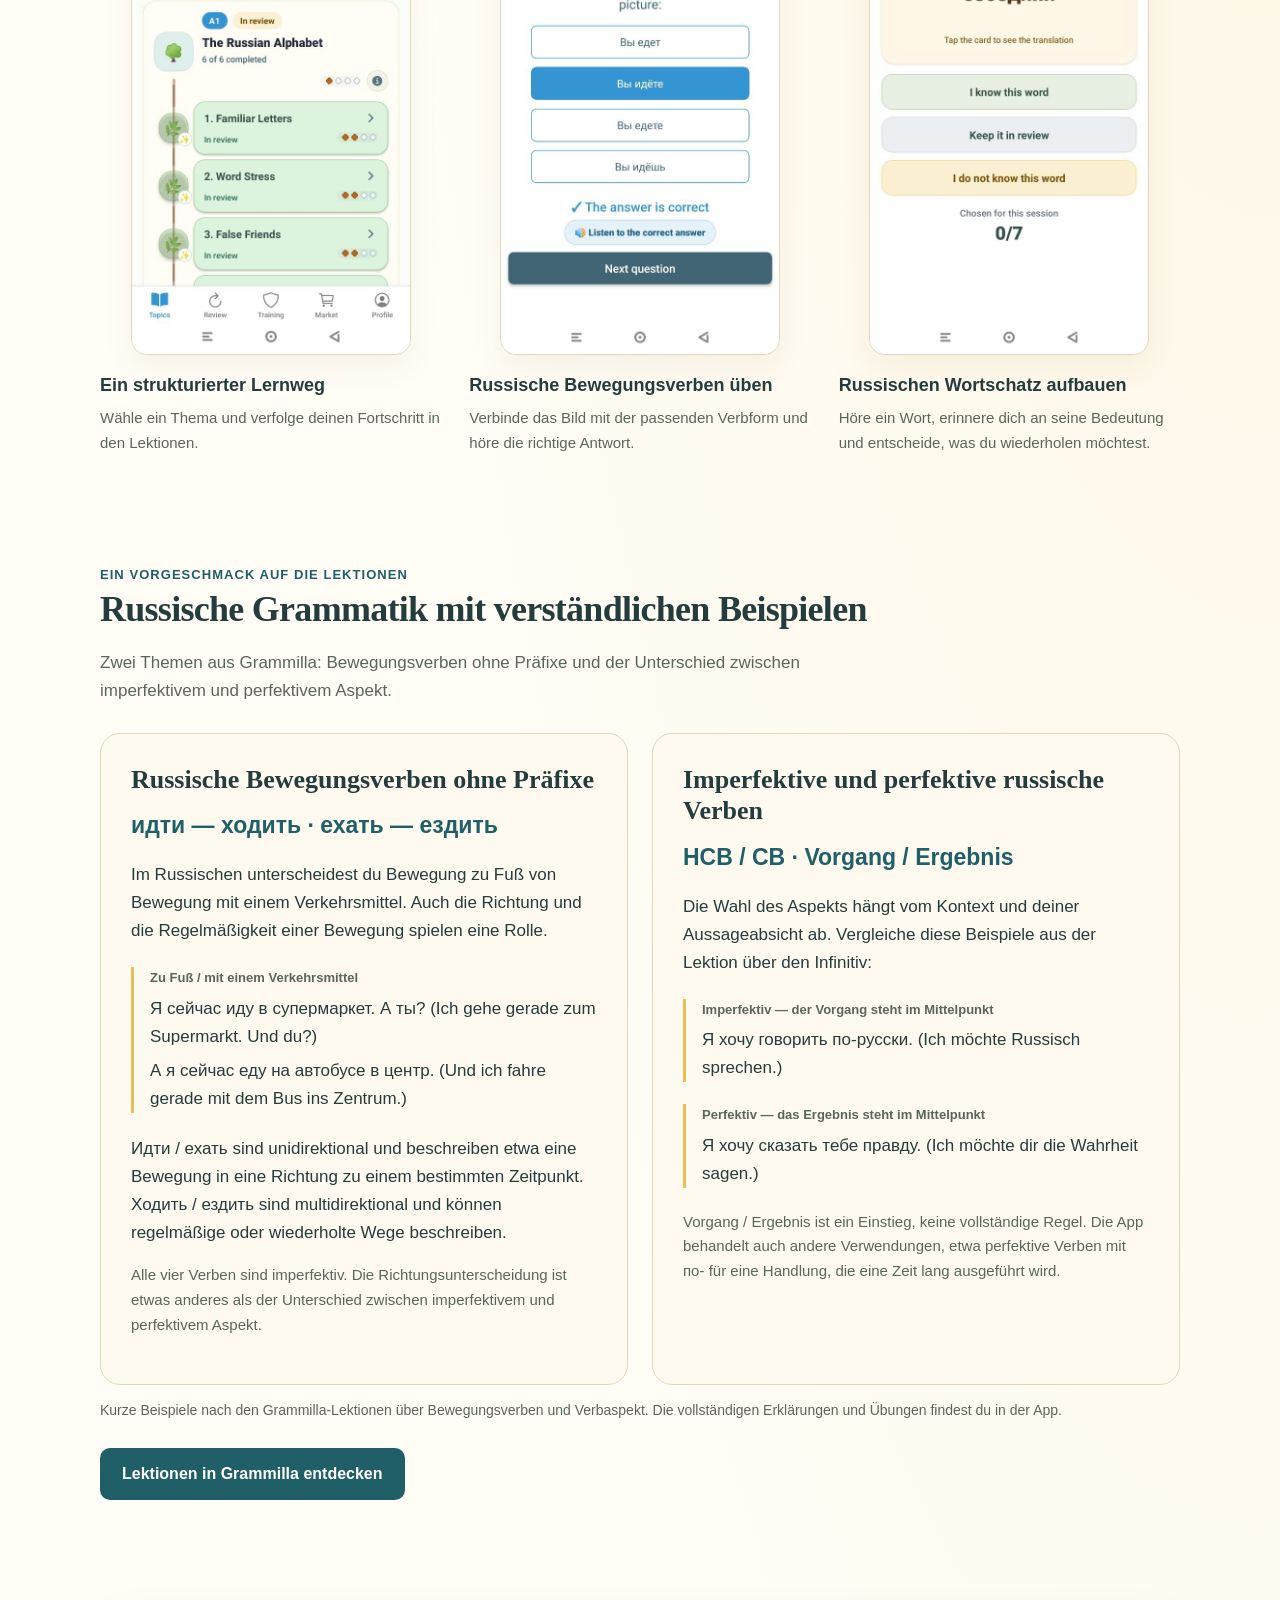
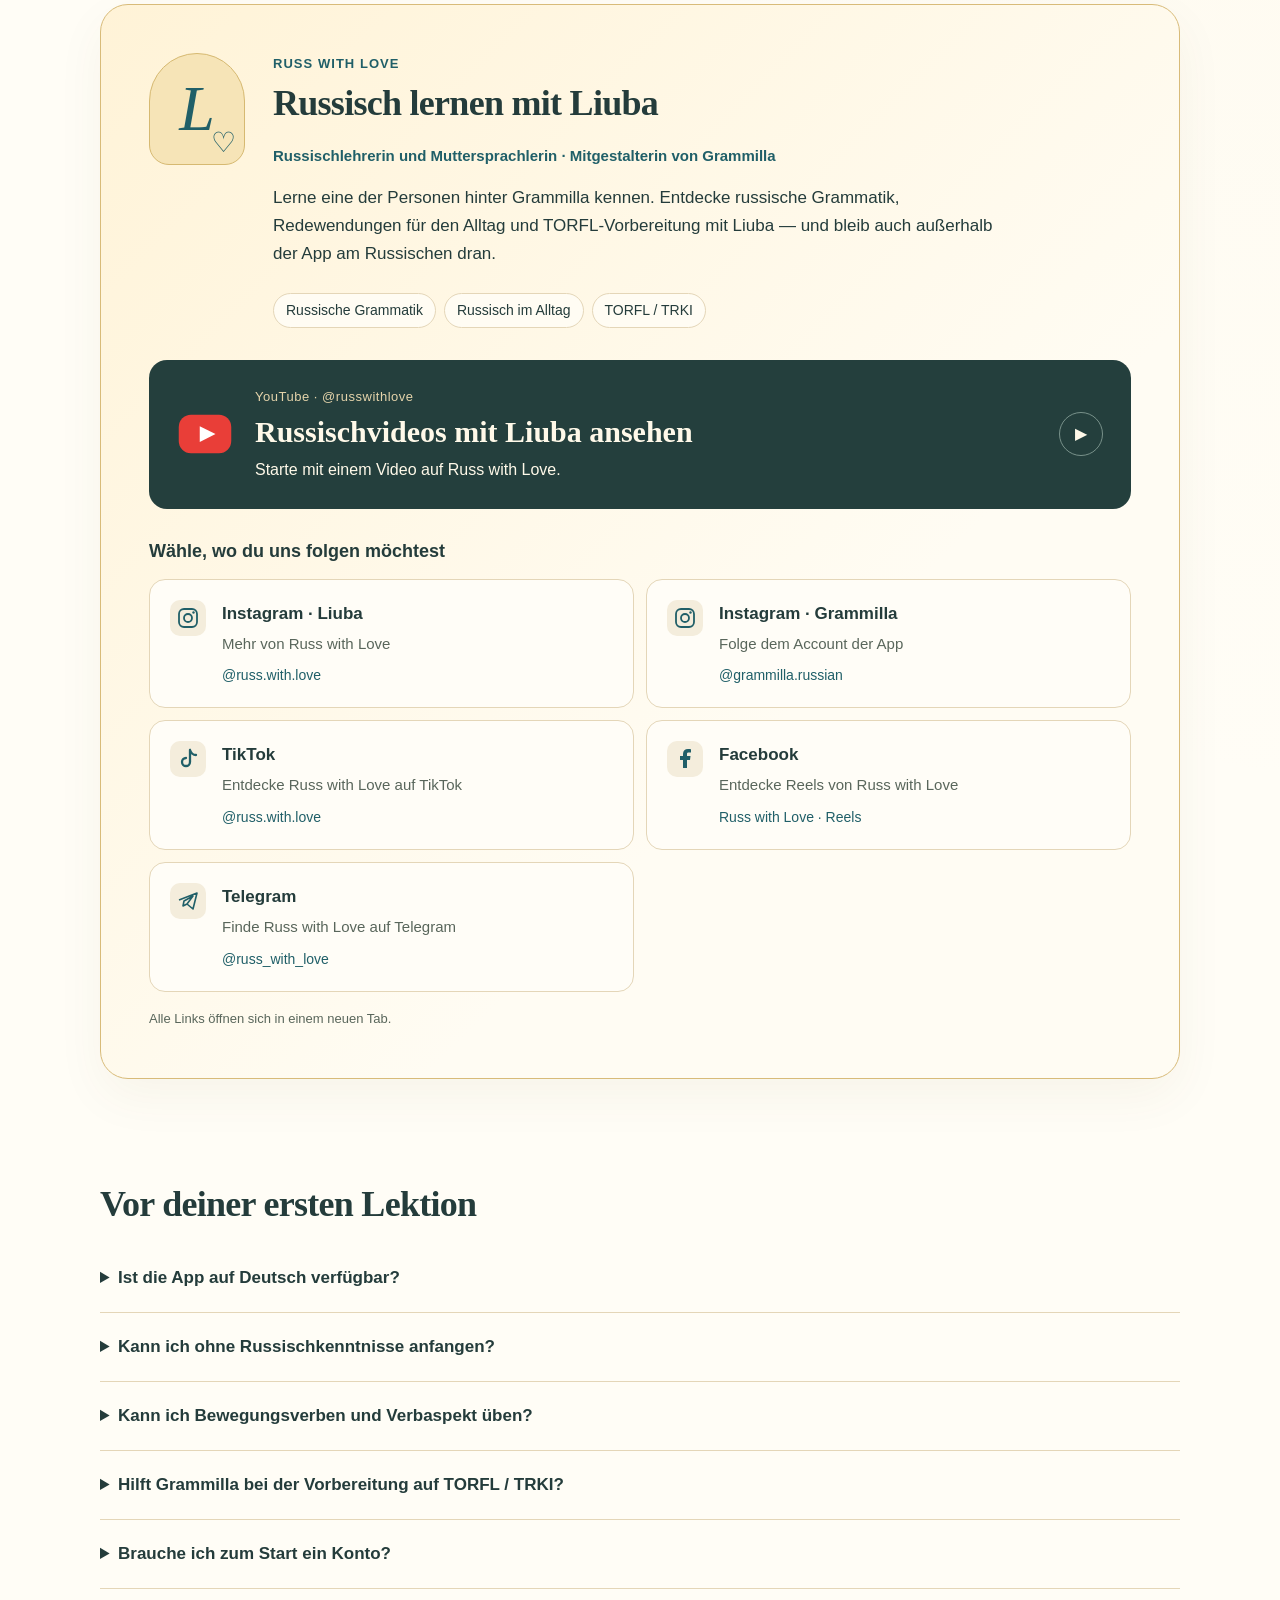
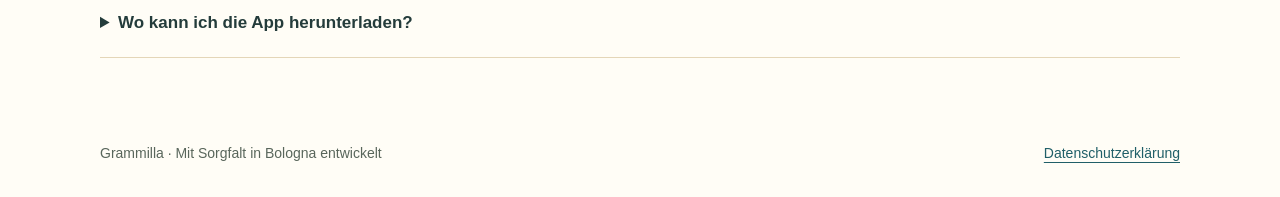
==== commit e863ed56: "Add Facebook Reels to Liuba social links in all languages" ====
--- a/de/index.html
+++ b/de/index.html
@@ -225,6 +225,10 @@
             <span class="creator-social-icon"><svg viewBox="0 0 24 24" aria-hidden="true" focusable="false"><path d="M14 3v12a4 4 0 1 1-4-4M14 3c1 3 3 5 6 5" fill="none" stroke="currentColor" stroke-width="2.3" stroke-linecap="round" stroke-linejoin="round"/></svg></span>
             <span><strong>TikTok</strong><span class="creator-social-description">Entdecke Russ with Love auf TikTok</span><span class="creator-handle">@russ.with.love</span></span>
           </a>
+          <a class="creator-social creator-social-facebook" href="https://www.facebook.com/profile.php?id=61594652851311&amp;sk=reels_tab" target="_blank" rel="noopener noreferrer">
+            <span class="creator-social-icon"><svg viewBox="0 0 24 24" aria-hidden="true" focusable="false"><path d="M14 21v-8h3l.5-4H14V7c0-1 .4-1.5 1.6-1.5H18V2.2c-.8-.1-1.9-.2-3-.2-3 0-5 1.8-5 5v2H7v4h3v8z" fill="currentColor"/></svg></span>
+            <span><strong>Facebook</strong><span class="creator-social-description">Entdecke Reels von Russ with Love</span><span class="creator-handle">Russ with Love · Reels</span></span>
+          </a>
           <a class="creator-social creator-social-telegram" href="https://t.me/russ_with_love" target="_blank" rel="noopener noreferrer">
             <span class="creator-social-icon"><svg viewBox="0 0 24 24" aria-hidden="true" focusable="false"><path d="m3 11 18-7-4 16-6-5-4 2 1-5 9-5-6 8" fill="none" stroke="currentColor" stroke-width="1.6" stroke-linejoin="round"/></svg></span>
             <span><strong>Telegram</strong><span class="creator-social-description">Finde Russ with Love auf Telegram</span><span class="creator-handle">@russ_with_love</span></span>
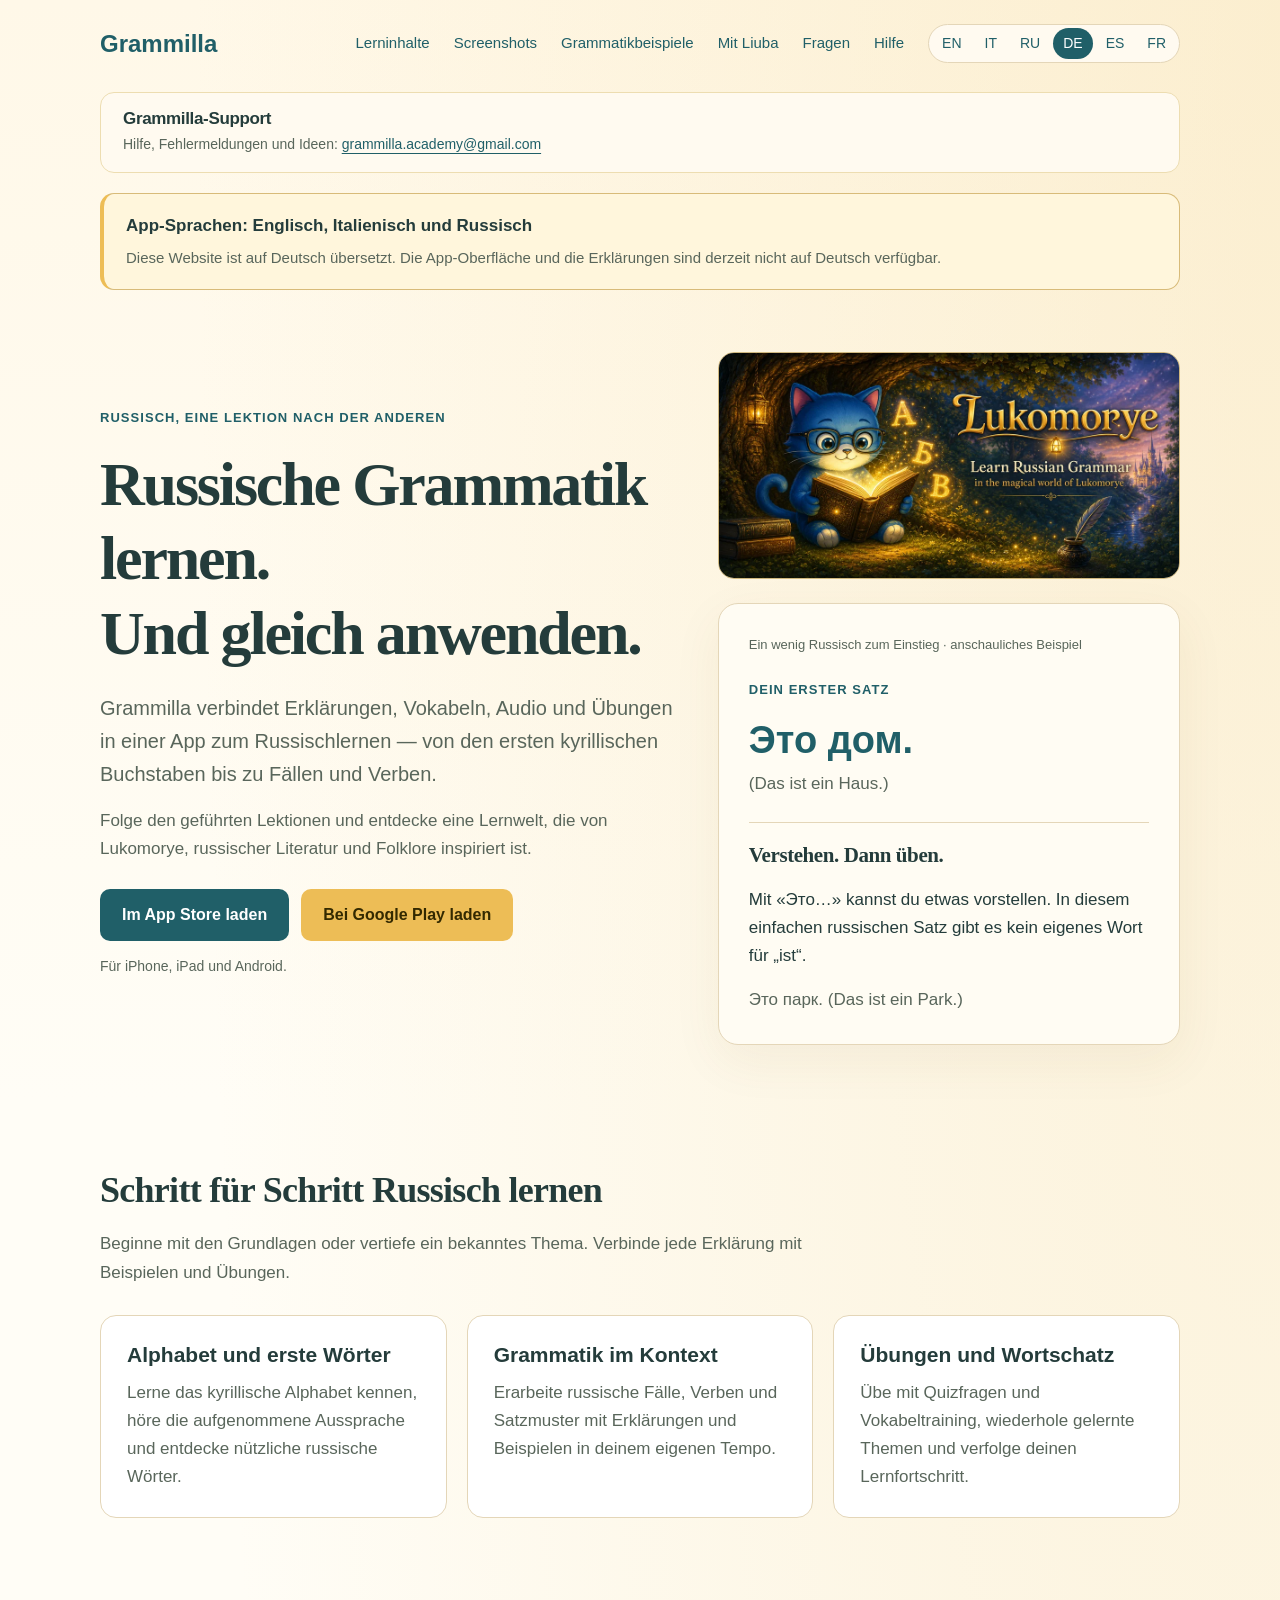
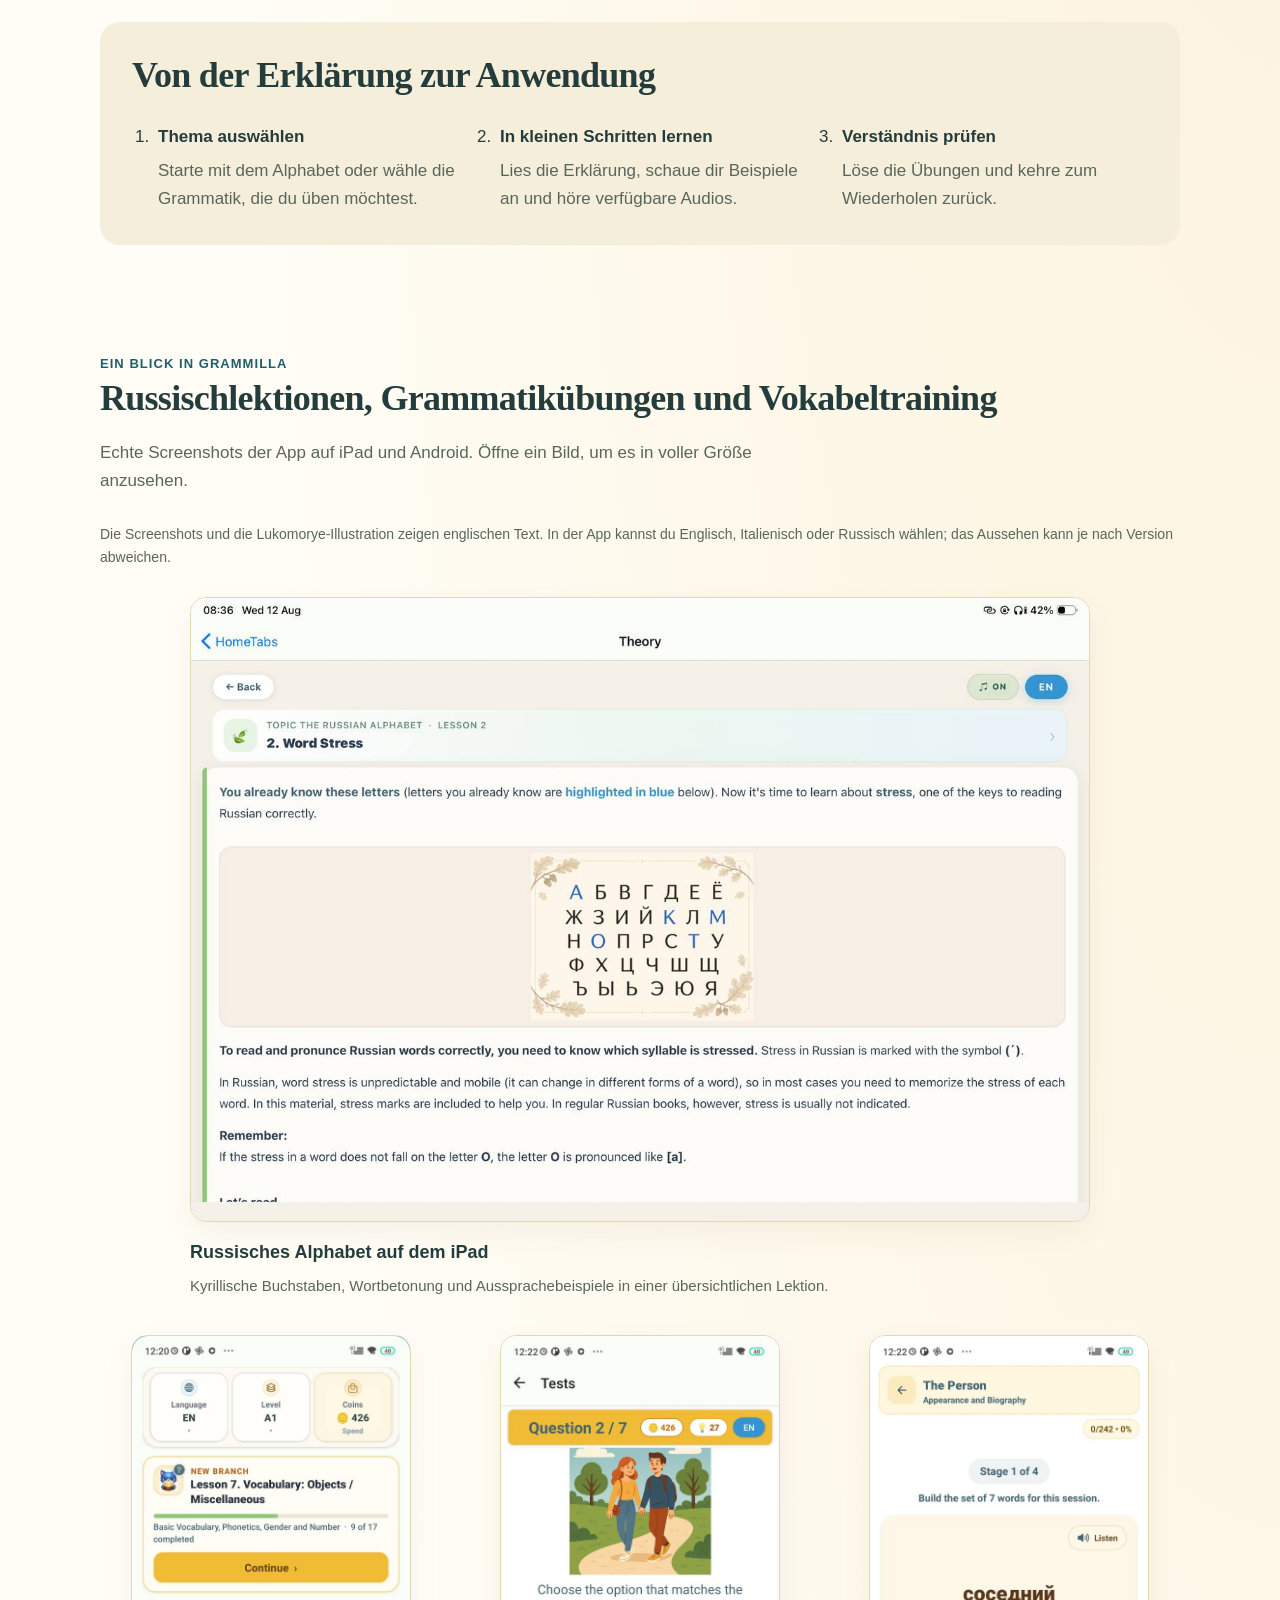
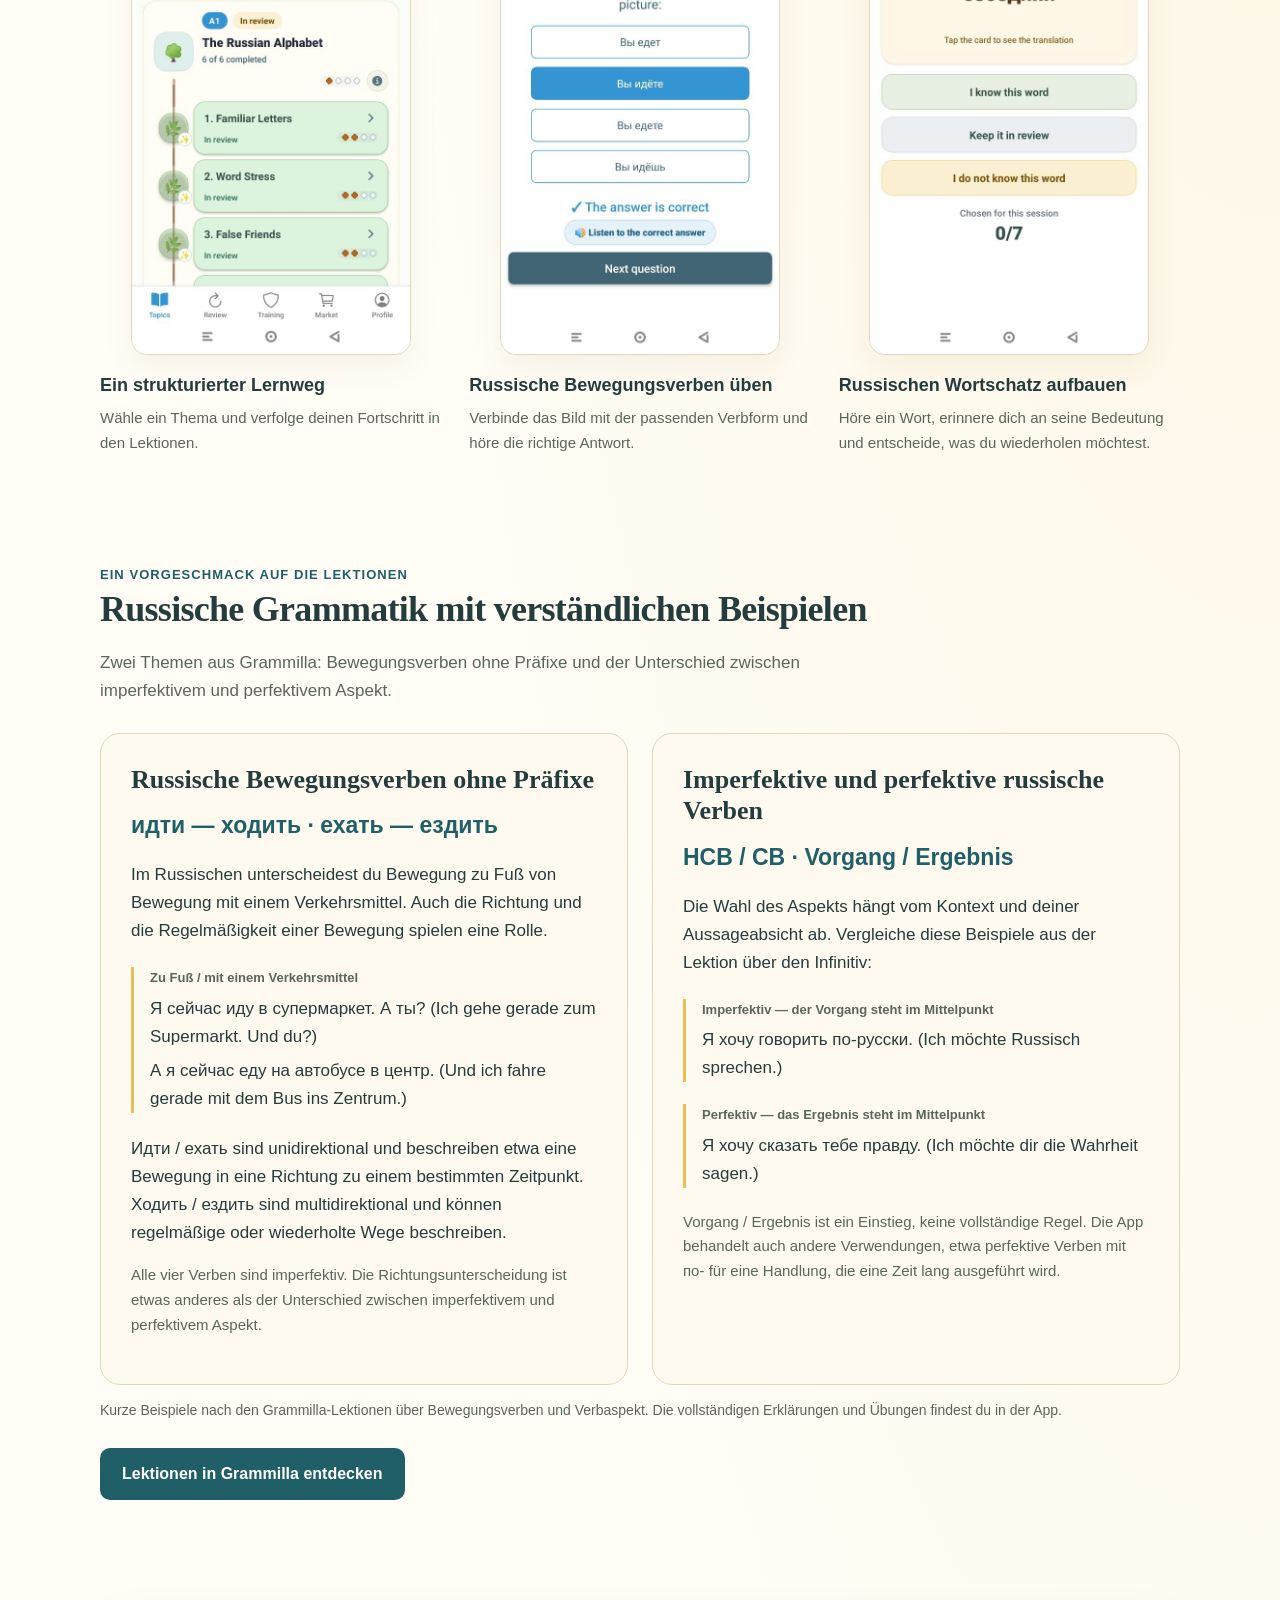
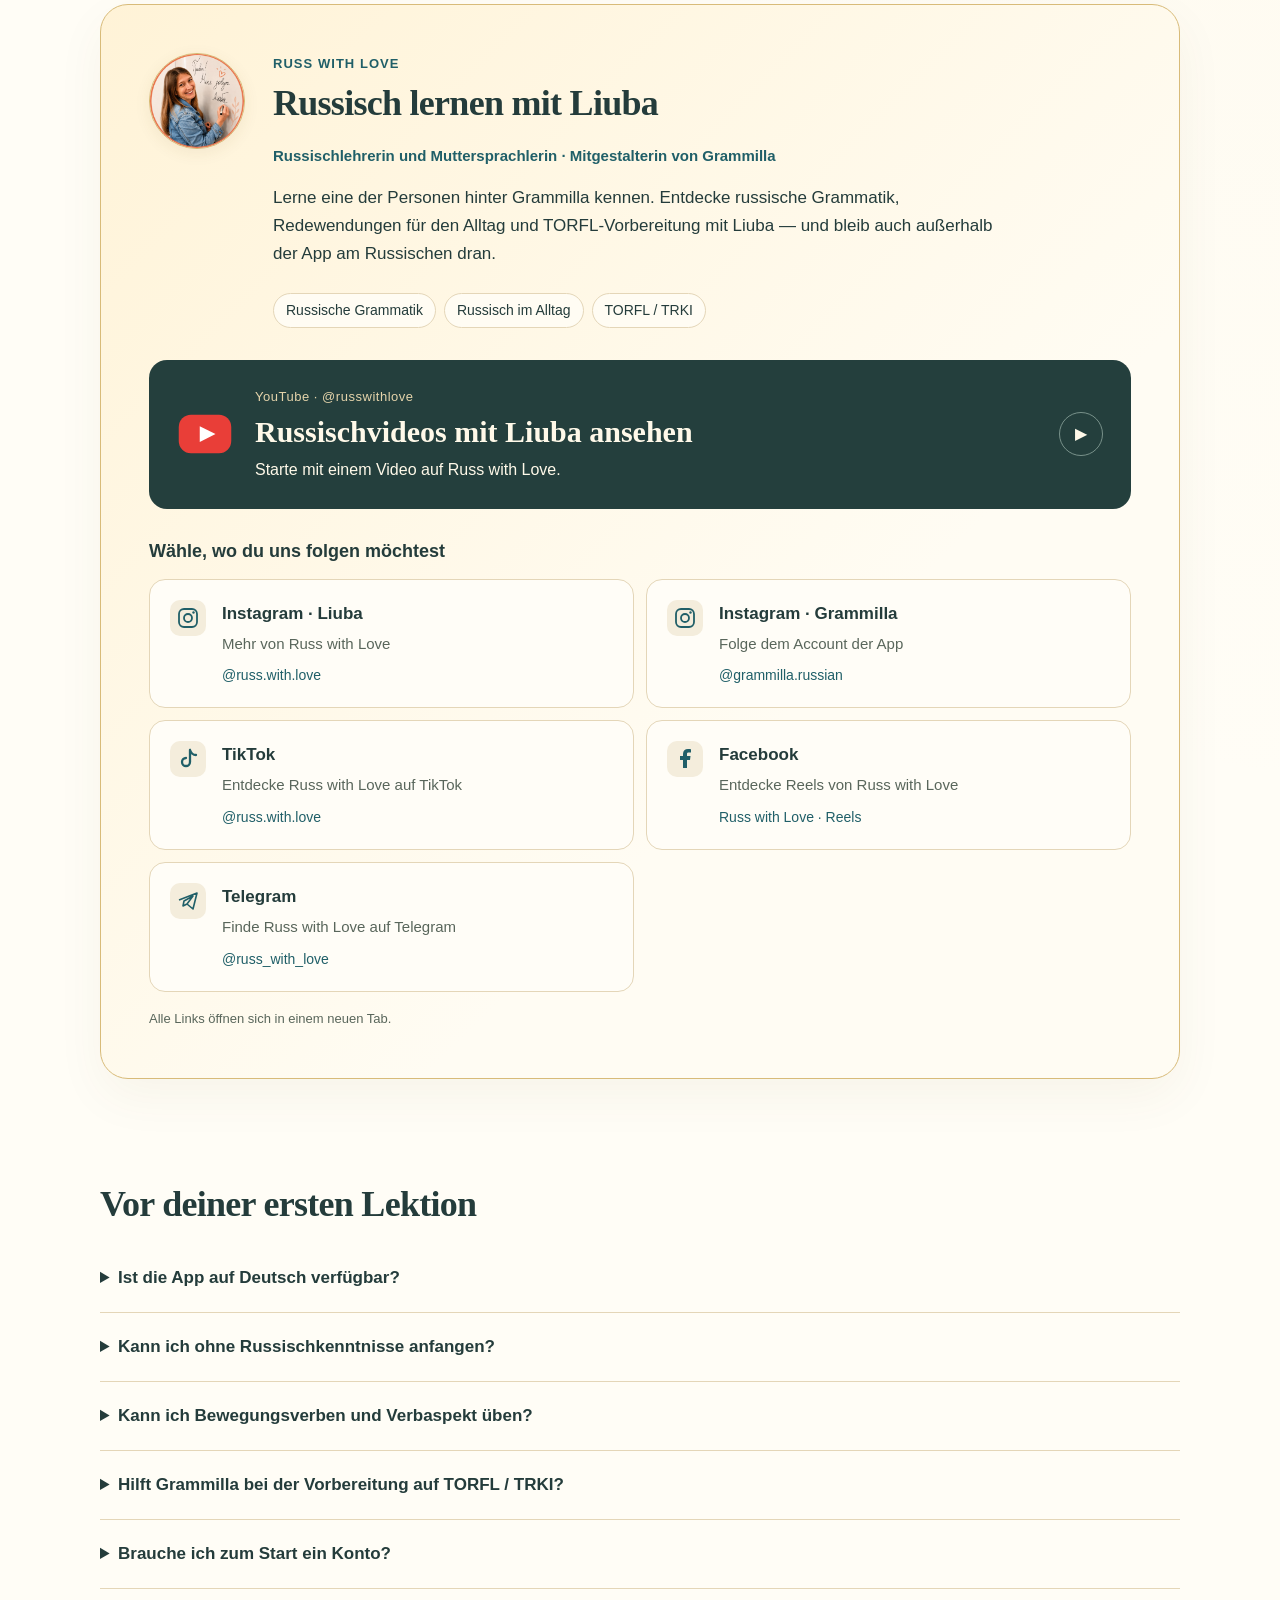
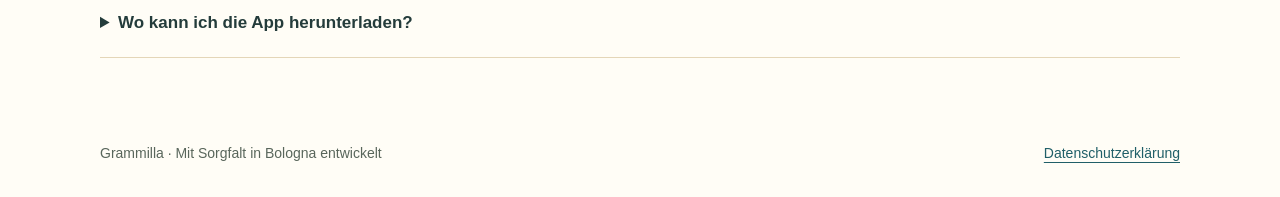
==== commit 9566601a: "Replace creator monogram with Liuba portrait in all languages" ====
--- a/de/index.html
+++ b/de/index.html
@@ -7,6 +7,7 @@
   <meta name="description" content="Russisch lernen mit Grammilla für iOS und Android: kyrillisches Alphabet, Grammatik, Vokabeln und Übungen. Die App ist auf Englisch, Italienisch und Russisch verfügbar." />
   <meta name="theme-color" content="#fff8e8" />
   <meta name="apple-itunes-app" content="app-id=6772191189" />
+  <link rel="icon" type="image/png" sizes="64x64" href="../assets/grammilla-cat-icon.png" />
   <link rel="canonical" href="https://gramillaapp.github.io/grammilla-support/de/" />
   <link rel="alternate" hreflang="en" href="https://gramillaapp.github.io/grammilla-support/" />
   <link rel="alternate" hreflang="it" href="https://gramillaapp.github.io/grammilla-support/it/" />
@@ -193,7 +194,7 @@
     <section id="with-liuba" class="creator-section" aria-labelledby="creator-title">
       <div class="creator-panel">
         <div class="creator-intro">
-          <div class="creator-monogram" aria-hidden="true">L<span>♡</span></div>
+          <img class="creator-avatar" src="../assets/liuba-russ-with-love.jpg" width="96" height="96" loading="lazy" decoding="async" alt="Liuba, Russischlehrerin und Mitgestalterin von Grammilla" />
           <div>
             <p class="eyebrow">Russ with Love</p>
             <h2 id="creator-title">Russisch lernen mit Liuba</h2>
--- a/site.css
+++ b/site.css
@@ -125,8 +125,7 @@
 /* Meet the teacher behind Grammilla. */
 .creator-panel { padding: clamp(24px, 4vw, 48px); border: 1px solid #d8bb79; border-radius: 28px; background: linear-gradient(135deg, #fff3d7, #fffcf3 65%); box-shadow: 0 18px 50px #6a4e180d; }
 .creator-intro { display: grid; grid-template-columns: 96px 1fr; gap: 28px; align-items: start; }
-.creator-monogram { position: relative; display: grid; place-items: center; width: 96px; height: 112px; border: 1px solid #d6b971; border-radius: 48px 48px 20px 20px; background: #f6e4b7; color: var(--blue); font: italic 64px Georgia, serif; }
-.creator-monogram span { position: absolute; right: 8px; bottom: 5px; font: 28px Georgia, serif; }
+.creator-avatar { display: block; width: 96px; height: 96px; object-fit: cover; border: 1px solid #d6b971; border-radius: 50%; background: #fffaf0; box-shadow: 0 4px 16px #6a4e1814; }
 .creator-intro .eyebrow { margin-bottom: 8px; }
 .creator-role { color: var(--blue); font-size: 15px; font-weight: 700; }
 .creator-copy { max-width: 740px; }
@@ -154,8 +153,7 @@
 .creator-note { margin: 16px 0 0; color: var(--muted); font-size: 13px; }
 @media (max-width: 600px) {
   .creator-intro { grid-template-columns: 1fr; gap: 20px; }
-  .creator-monogram { width: 64px; height: 72px; font-size: 44px; }
-  .creator-monogram span { font-size: 22px; right: 3px; bottom: 0; }
+  .creator-avatar { width: 64px; height: 64px; }
   .creator-socials { grid-template-columns: 1fr; }
   .creator-youtube { padding: 22px; gap: 16px; align-items: flex-start; }
   .creator-youtube-icon { width: 36px; margin-top: 4px; }
